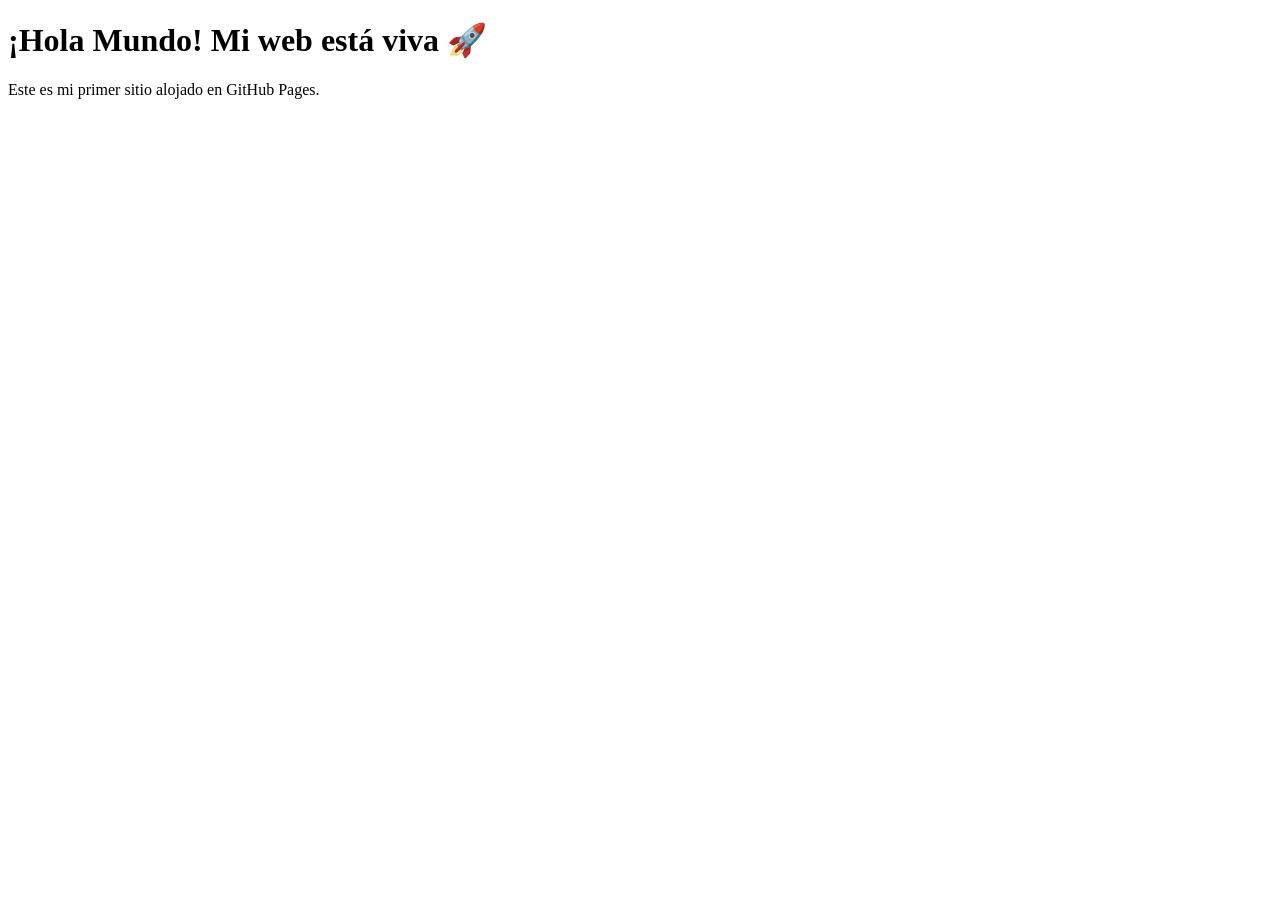
==== index.html @ 3114ba0c "Add initial HTML structure for GitHub Pages site" ====
<!DOCTYPE html>
<html>
<head>
    <title>Mi Web en GitHub</title>
</head>
<body>
    <h1>¡Hola Mundo! Mi web está viva 🚀</h1>
    <p>Este es mi primer sitio alojado en GitHub Pages.</p>
</body>
</html>
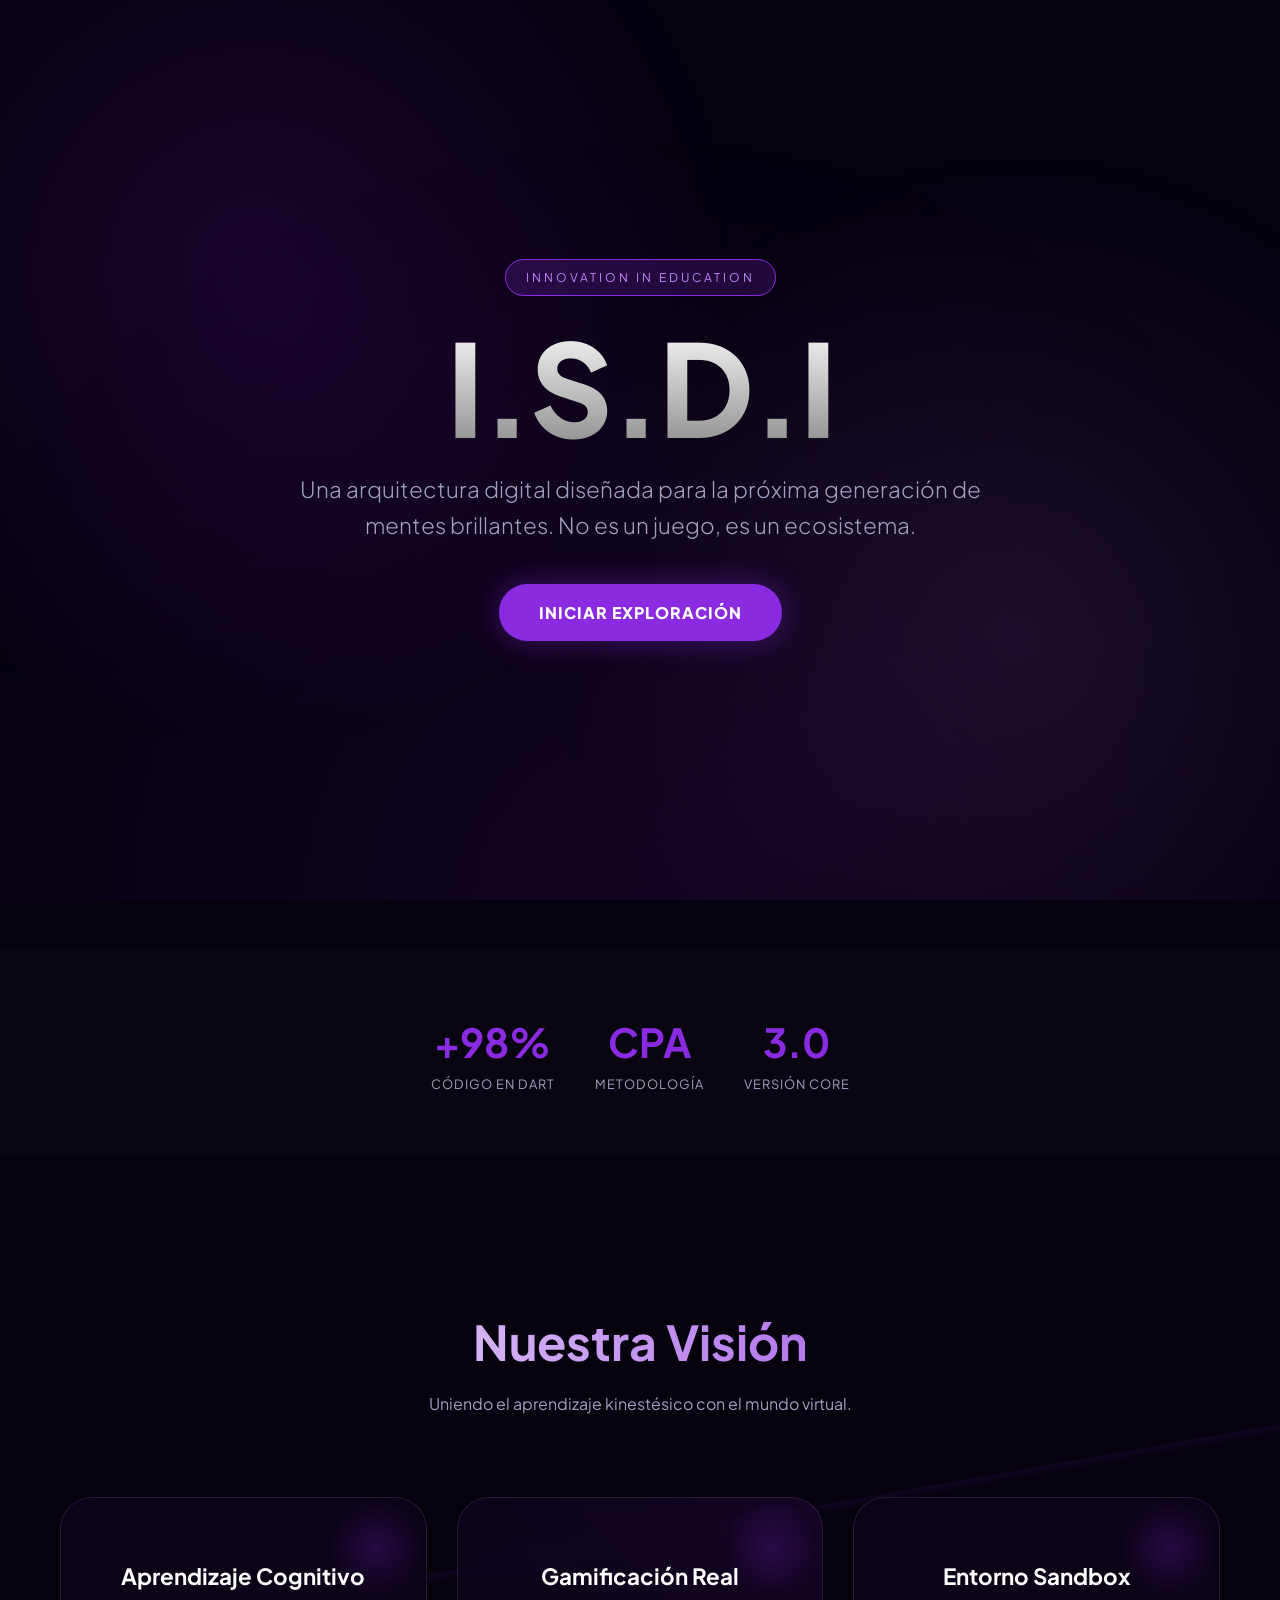
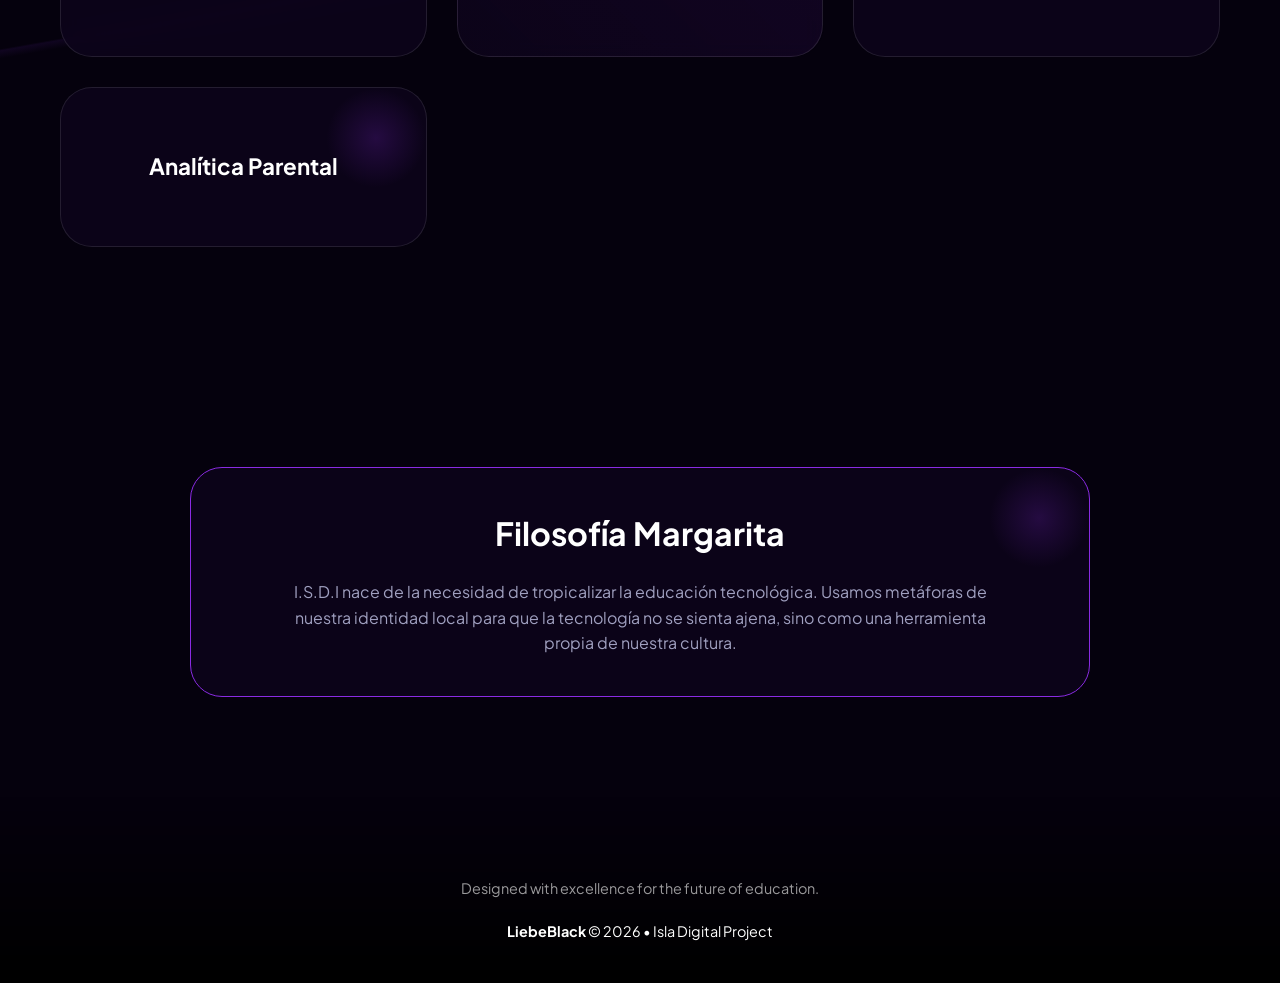
==== commit 5c742fae: "Refactor styles and improve layout in index.html" ====
--- a/index.html
+++ b/index.html
@@ -1,10 +1,369 @@
 <!DOCTYPE html>
-<html>
+<html lang="es">
 <head>
-    <title>Mi Web en GitHub</title>
+    <meta charset="UTF-8">
+    <meta name="viewport" content="width=device-width, initial-scale=1.0">
+    <title>I.S.D.I | Isla Digital Elite</title>
+    <link href="https://fonts.googleapis.com/css2?family=Plus+Jakarta+Sans:wght@300;400;600;800&display=swap" rel="stylesheet">
+    <style>
+        :root {
+            --primary: #8a2be2;
+            --accent: #c084fc;
+            --bg-dark: #05010d;
+            --bg-card: rgba(15, 5, 30, 0.7);
+            --glass-border: rgba(255, 255, 255, 0.1);
+            --text-main: #ffffff;
+            --text-dim: #a0a0c0;
+        }
+
+        * { margin: 0; padding: 0; box-sizing: border-box; scroll-behavior: smooth; }
+
+        body {
+            font-family: 'Plus Jakarta Sans', sans-serif;
+            background-color: var(--bg-dark);
+            color: var(--text-main);
+            overflow-x: hidden;
+            line-height: 1.6;
+            text-align: center; /* Todo el texto centrado por defecto */
+        }
+
+        /* --- BACKGROUND & BLUR EFFECTS --- */
+        .glow-mesh {
+            position: fixed;
+            top: 0; left: 0; width: 100%; height: 100%;
+            z-index: -1;
+            background: 
+                radial-gradient(circle at 20% 30%, rgba(138, 43, 226, 0.15) 0%, transparent 40%),
+                radial-gradient(circle at 80% 70%, rgba(192, 132, 252, 0.1) 0%, transparent 40%);
+        }
+
+        /* --- DIAGONAL SEPARATOR --- */
+        .diagonal-bg {
+            position: relative;
+            padding: 100px 0;
+            background: linear-gradient(170deg, var(--bg-dark) 45%, #100520 45.2%, var(--bg-dark) 46%);
+        }
+
+        /* --- ANIMATIONS --- */
+        .reveal {
+            opacity: 0;
+            transform: translateY(50px);
+            transition: all 0.8s cubic-bezier(0.17, 0.55, 0.55, 1);
+        }
+
+        .reveal.active {
+            opacity: 1;
+            transform: translateY(0);
+        }
+
+        /* --- HEADER --- */
+        header {
+            min-height: 100vh;
+            display: flex;
+            flex-direction: column;
+            justify-content: center;
+            align-items: center;
+            padding: 40px 20px;
+            background: radial-gradient(circle at bottom, rgba(138, 43, 226, 0.1), transparent 70%);
+        }
+
+        .badge {
+            background: rgba(138, 43, 226, 0.2);
+            padding: 8px 20px;
+            border-radius: 50px;
+            font-size: 0.75rem;
+            letter-spacing: 3px;
+            text-transform: uppercase;
+            border: 1px solid var(--primary);
+            margin-bottom: 20px;
+            color: var(--accent);
+            animation: fadeIn 1s ease;
+        }
+
+        h1 {
+            font-size: clamp(3.5rem, 12vw, 8rem);
+            font-weight: 800;
+            letter-spacing: -3px;
+            background: linear-gradient(to bottom, #fff, #888);
+            -webkit-background-clip: text;
+            -webkit-text-fill-color: transparent;
+            margin-bottom: 15px;
+            line-height: 1.1;
+        }
+
+        .hero-desc {
+            font-size: clamp(1rem, 4vw, 1.4rem);
+            color: var(--text-dim);
+            max-width: 700px;
+            font-weight: 300;
+            margin: 0 auto;
+        }
+
+        /* --- SECTIONS --- */
+        .section-title {
+            margin-bottom: 60px;
+            padding: 0 20px;
+        }
+
+        .section-title h2 {
+            font-size: clamp(2rem, 6vw, 3rem);
+            background: linear-gradient(90deg, var(--text-main), var(--primary));
+            -webkit-background-clip: text;
+            -webkit-text-fill-color: transparent;
+            margin-bottom: 10px;
+        }
+
+        /* --- CARDS & GRID --- */
+        .grid-container {
+            max-width: 1200px;
+            margin: 0 auto;
+            padding: 20px;
+            display: grid;
+            /* Mejorado para móviles: baja a 280px para evitar desbordes en pantallas pequeñas */
+            grid-template-columns: repeat(auto-fit, minmax(280px, 1fr));
+            gap: 30px;
+        }
+
+        .bento-card {
+            background: var(--bg-card);
+            border: 1px solid var(--glass-border);
+            border-radius: 32px;
+            padding: 40px 30px;
+            backdrop-filter: blur(10px);
+            transition: 0.4s cubic-bezier(0.17, 0.55, 0.55, 1);
+            position: relative;
+            overflow: hidden;
+            cursor: pointer;
+            display: flex;
+            flex-direction: column;
+            justify-content: center;
+            align-items: center;
+            min-height: 160px; /* Altura base para mantener los títulos bien distribuidos */
+        }
+
+        .bento-card:hover {
+            border-color: var(--primary);
+            box-shadow: 0 15px 35px rgba(0,0,0,0.5);
+        }
+
+        .bento-card::after {
+            content: "";
+            position: absolute;
+            top: 0; right: 0; width: 100px; height: 100px;
+            background: radial-gradient(circle, rgba(138, 43, 226, 0.2), transparent 70%);
+            pointer-events: none;
+        }
+
+        /* Estilos del título inicial */
+        .bento-card h3 {
+            margin: 0;
+            font-size: 1.4rem;
+            transition: all 0.4s ease;
+            position: relative;
+            z-index: 2;
+        }
+
+        /* --- LÓGICA DE EXPANSIÓN (ACORDEÓN ELEGANTE) --- */
+        .card-content {
+            display: grid;
+            grid-template-rows: 0fr;
+            transition: grid-template-rows 0.5s cubic-bezier(0.4, 0, 0.2, 1);
+            width: 100%;
+        }
+
+        .card-inner {
+            overflow: hidden;
+            opacity: 0;
+            transform: translateY(-10px);
+            transition: all 0.4s ease;
+        }
+
+        .icon-box {
+            font-size: 2.5rem;
+            margin: 20px 0 15px 0;
+            display: block;
+        }
+
+        .card-inner p {
+            font-size: 0.95rem;
+            color: var(--text-dim);
+            line-height: 1.7;
+        }
+
+        /* Estado Activo (Cuando se toca) */
+        .bento-card.expanded {
+            border-color: var(--accent);
+            background: rgba(30, 10, 50, 0.8);
+            transform: scale(1.02);
+        }
+
+        .bento-card.expanded h3 {
+            color: var(--accent);
+            transform: scale(1.05);
+        }
+
+        .bento-card.expanded .card-content {
+            grid-template-rows: 1fr;
+        }
+
+        .bento-card.expanded .card-inner {
+            opacity: 1;
+            transform: translateY(0);
+            transition-delay: 0.1s; /* Espera un poco a que abra para mostrar el texto */
+            padding-bottom: 10px;
+        }
+
+        /* --- STATS BAR --- */
+        .stats-bar {
+            display: flex;
+            flex-wrap: wrap; /* Permite que se acomoden en móviles */
+            justify-content: center;
+            gap: 40px;
+            padding: 60px 20px;
+            background: rgba(255,255,255,0.02);
+            margin: 50px 0;
+            border-y: 1px solid var(--glass-border);
+        }
+
+        .stat-item h4 { font-size: clamp(2rem, 5vw, 2.5rem); color: var(--primary); }
+        .stat-item p { font-size: 0.8rem; text-transform: uppercase; color: var(--text-dim); letter-spacing: 1px; }
+
+        /* --- FOOTER & CTAS --- */
+        .cta-main {
+            padding: 16px 40px;
+            background: var(--primary);
+            color: white;
+            text-decoration: none;
+            border-radius: 100px;
+            font-weight: 800;
+            display: inline-block;
+            transition: 0.3s;
+            box-shadow: 0 0 30px rgba(138, 43, 226, 0.4);
+            letter-spacing: 1px;
+        }
+
+        .cta-main:hover { transform: scale(1.05); box-shadow: 0 0 50px var(--primary); }
+
+        footer {
+            padding: 80px 20px 40px;
+            background: linear-gradient(to top, #000, transparent);
+        }
+
+        @keyframes fadeIn { from { opacity: 0; } to { opacity: 1; } }
+    </style>
 </head>
 <body>
-    <h1>¡Hola Mundo! Mi web está viva 🚀</h1>
-    <p>Este es mi primer sitio alojado en GitHub Pages.</p>
+
+    <div class="glow-mesh"></div>
+
+    <header>
+        <span class="badge">Innovation in Education</span>
+        <h1>I.S.D.I</h1>
+        <p class="hero-desc">Una arquitectura digital diseñada para la próxima generación de mentes brillantes. No es un juego, es un ecosistema.</p>
+        <div style="margin-top: 40px;">
+            <a href="#vision" class="cta-main">INICIAR EXPLORACIÓN</a>
+        </div>
+    </header>
+
+    <section class="stats-bar reveal">
+        <div class="stat-item"><h4>+98%</h4><p>Código en Dart</p></div>
+        <div class="stat-item"><h4>CPA</h4><p>Metodología</p></div>
+        <div class="stat-item"><h4>3.0</h4><p>Versión Core</p></div>
+    </section>
+
+    <div class="diagonal-bg">
+        <section id="vision" class="container">
+            <div class="section-title reveal">
+                <h2>Nuestra Visión</h2>
+                <p style="color: var(--text-dim);">Uniendo el aprendizaje kinestésico con el mundo virtual.</p>
+            </div>
+
+            <div class="grid-container">
+                <div class="bento-card reveal interactive-card">
+                    <h3>Aprendizaje Cognitivo</h3>
+                    <div class="card-content">
+                        <div class="card-inner">
+                            <span class="icon-box">🧩</span>
+                            <p>Utilizamos el modelo Bruner (CPA) para asegurar que el niño comprenda el concepto antes de interactuar con el código. El aprendizaje es sólido y estructurado.</p>
+                        </div>
+                    </div>
+                </div>
+
+                <div class="bento-card reveal interactive-card" style="background: linear-gradient(45deg, var(--bg-card), rgba(138, 43, 226, 0.1));">
+                    <h3>Gamificación Real</h3>
+                    <div class="card-content">
+                        <div class="card-inner">
+                            <span class="icon-box">🚀</span>
+                            <p>No usamos puntos vacíos. Cada logro en I.S.D.I desbloquea nuevas capacidades de "Ciudadanía Digital", empoderando al usuario.</p>
+                        </div>
+                    </div>
+                </div>
+
+                <div class="bento-card reveal interactive-card">
+                    <h3>Entorno Sandbox</h3>
+                    <div class="card-content">
+                        <div class="card-inner">
+                            <span class="icon-box">🛡️</span>
+                            <p>Un laboratorio seguro donde el error es parte del proceso. Sin riesgos externos, solo exploración pura en la Isla Digital.</p>
+                        </div>
+                    </div>
+                </div>
+
+                <div class="bento-card reveal interactive-card">
+                    <h3>Analítica Parental</h3>
+                    <div class="card-content">
+                        <div class="card-inner">
+                            <span class="icon-box">📈</span>
+                            <p>Reportes generados por IA que identifican talentos tempranos en lógica, arte o resolución de problemas.</p>
+                        </div>
+                    </div>
+                </div>
+            </div>
+        </section>
+    </div>
+
+    <section class="reveal" style="padding: 100px 20px;">
+        <div class="bento-card" style="max-width: 900px; margin: 0 auto; border-color: var(--primary); cursor: default; min-height: auto;">
+            <h3 style="font-size: clamp(1.5rem, 4vw, 2rem); margin-bottom: 20px; color: var(--text-main);">Filosofía Margarita</h3>
+            <p style="color: var(--text-dim); max-width: 700px; margin: 0 auto;">I.S.D.I nace de la necesidad de tropicalizar la educación tecnológica. Usamos metáforas de nuestra identidad local para que la tecnología no se sienta ajena, sino como una herramienta propia de nuestra cultura.</p>
+        </div>
+    </section>
+
+    <footer>
+        <p style="margin-bottom: 20px; opacity: 0.6; font-size: 0.9rem;">Designed with excellence for the future of education.</p>
+        <p style="font-size: 0.9rem;"><strong>LiebeBlack</strong> &copy; 2026 • Isla Digital Project</p>
+    </footer>
+
+    <script>
+        // Lógica de Scroll Reveal
+        function reveal() {
+            var reveals = document.querySelectorAll(".reveal");
+            for (var i = 0; i < reveals.length; i++) {
+                var windowHeight = window.innerHeight;
+                var elementTop = reveals[i].getBoundingClientRect().top;
+                var elementVisible = 100;
+                if (elementTop < windowHeight - elementVisible) {
+                    reveals[i].classList.add("active");
+                }
+            }
+        }
+        window.addEventListener("scroll", reveal);
+        reveal(); // Ejecutar al inicio
+
+        // Lógica para Expandir/Contraer las Tarjetas
+        const cards = document.querySelectorAll('.interactive-card');
+        
+        cards.forEach(card => {
+            card.addEventListener('click', () => {
+                // Alternar la clase 'expanded' en la tarjeta tocada
+                card.classList.toggle('expanded');
+                
+                // Opcional: Si quieres que al abrir una se cierren las demás, descomenta las siguientes 3 líneas:
+                // cards.forEach(c => {
+                //     if(c !== card) c.classList.remove('expanded');
+                // });
+            });
+        });
+    </script>
 </body>
 </html>
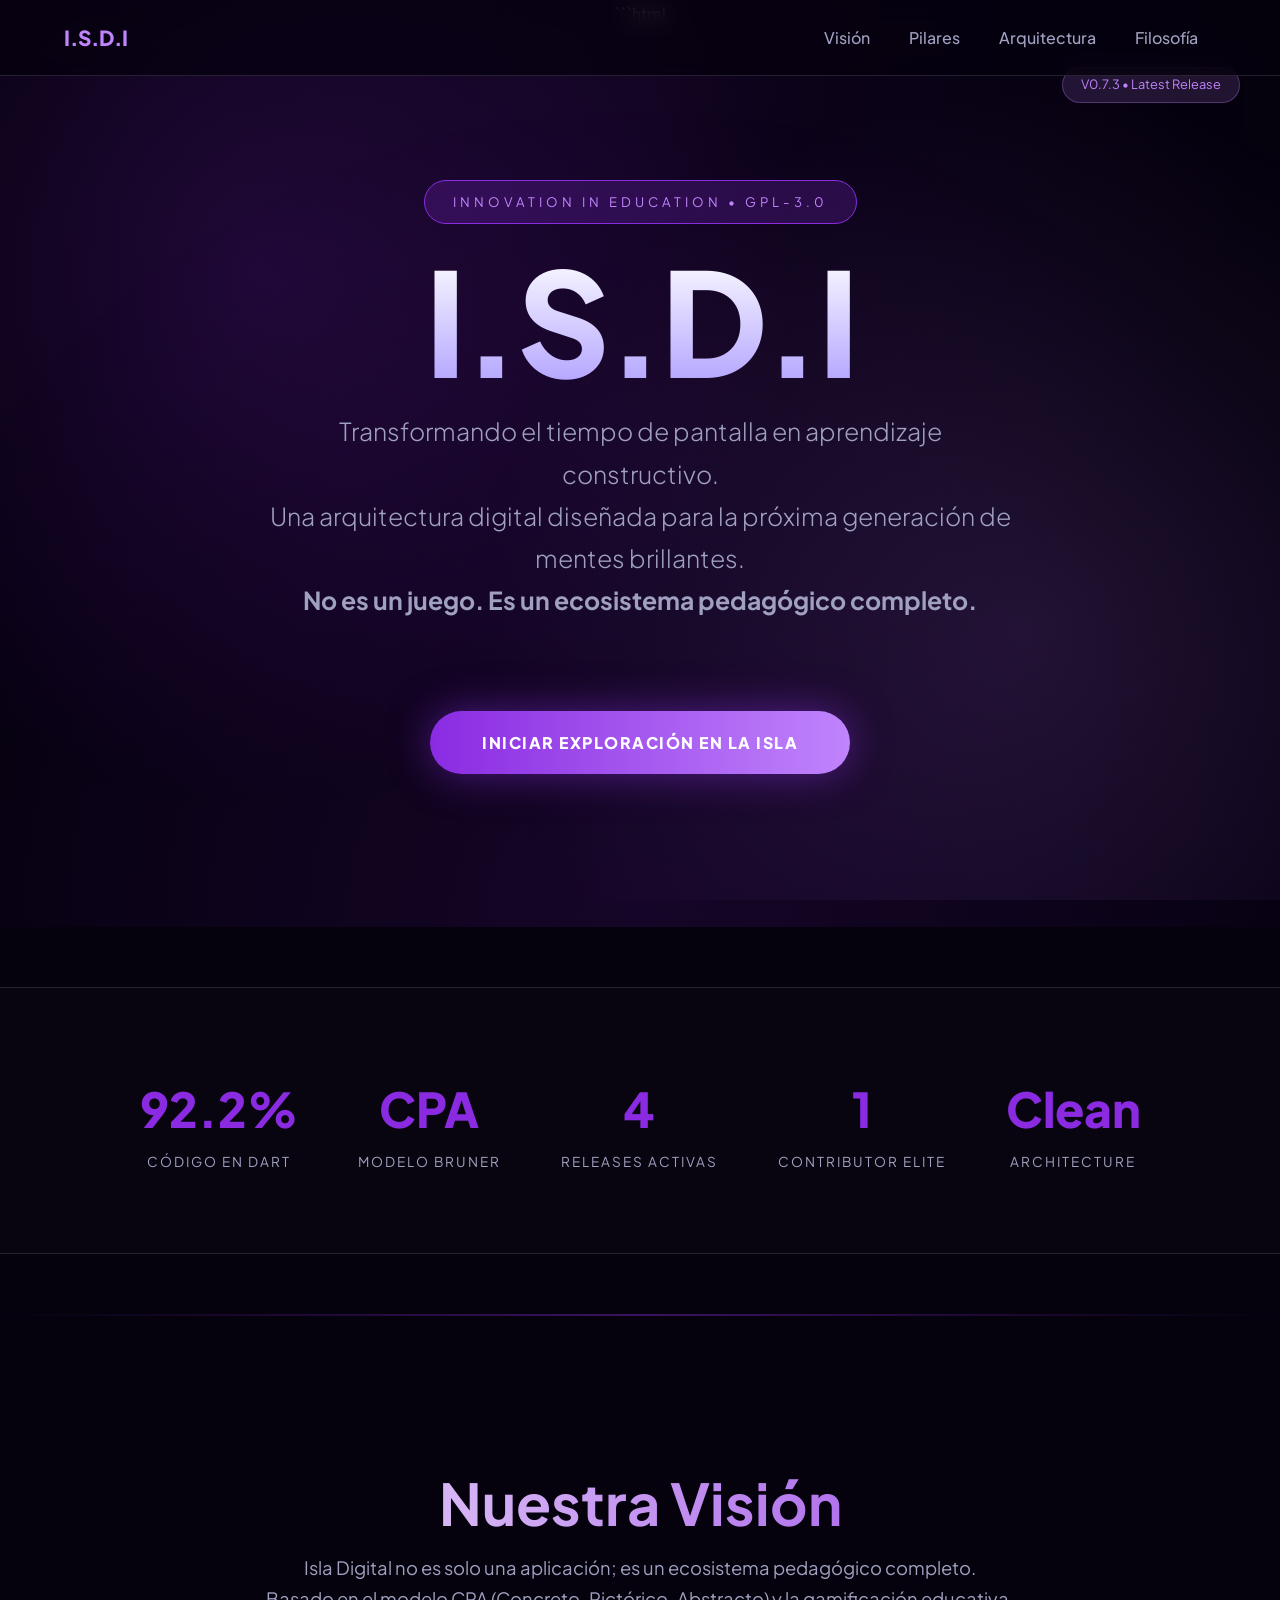
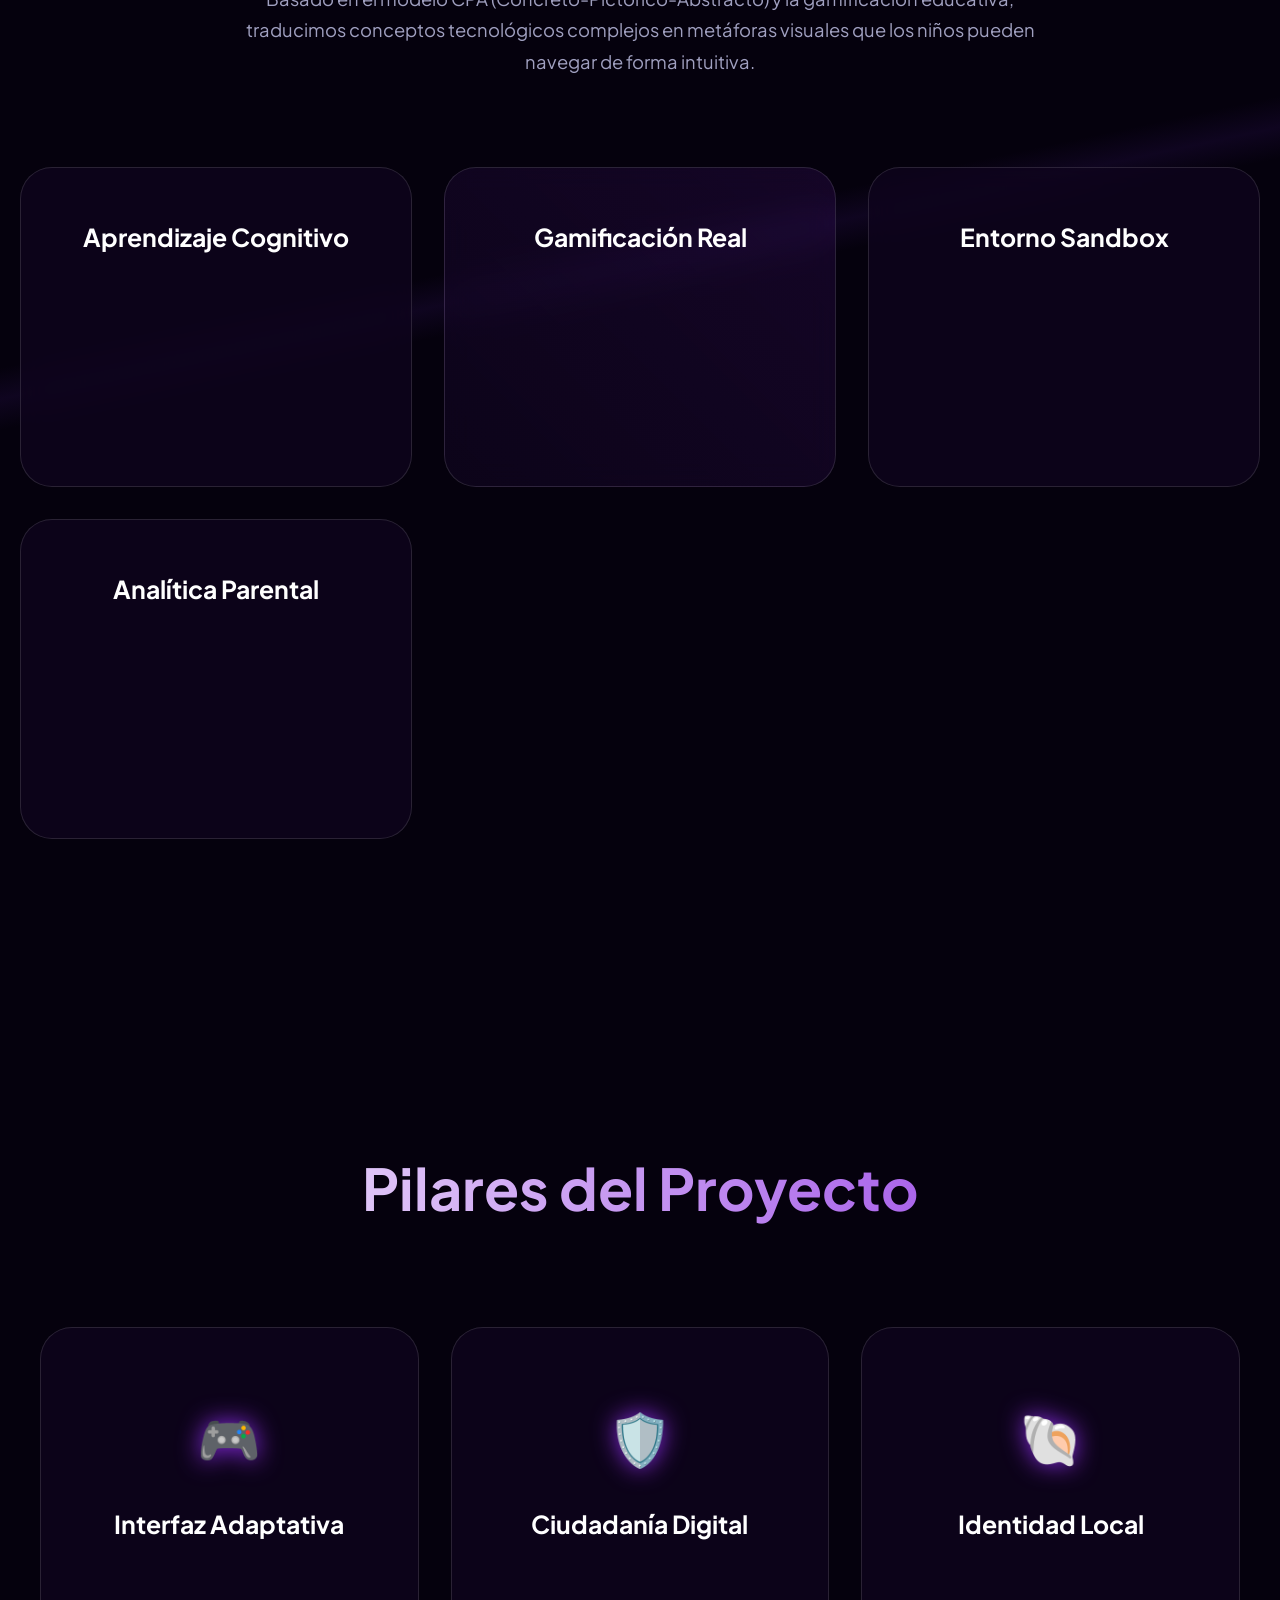
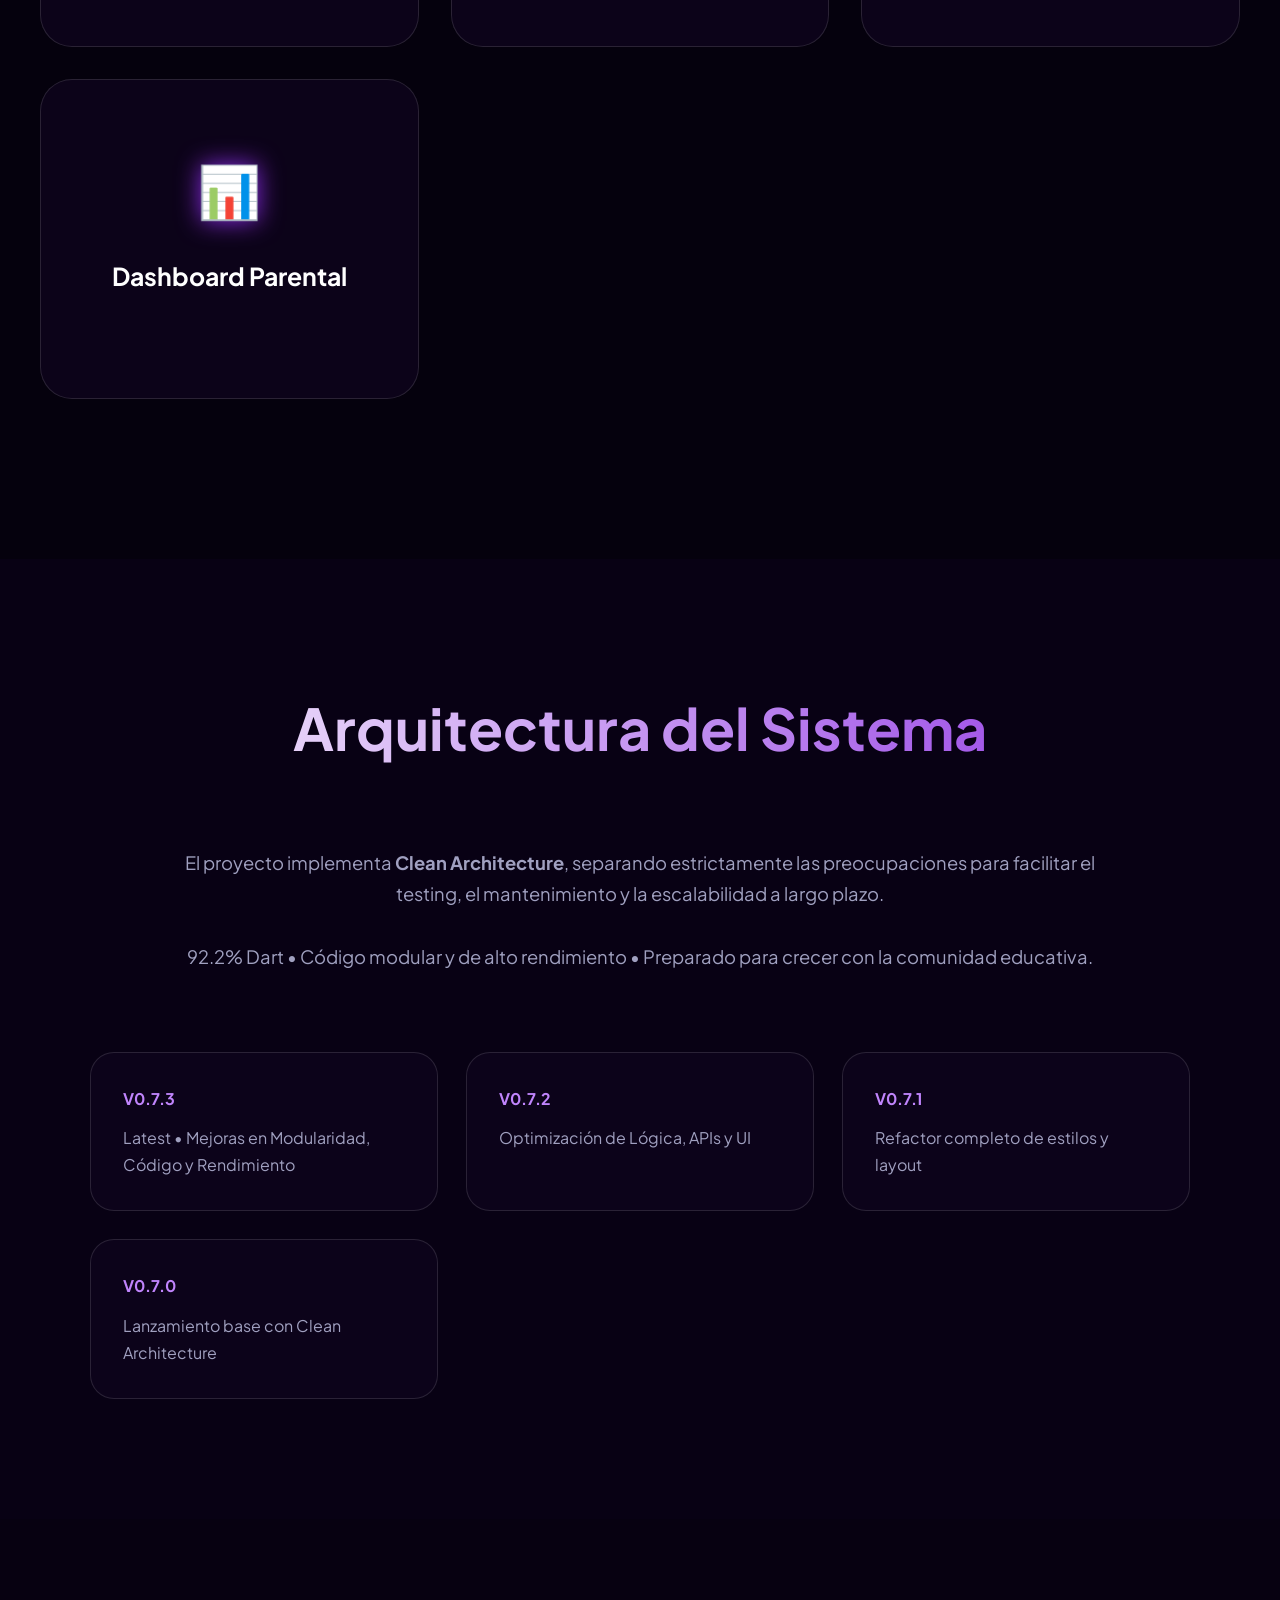
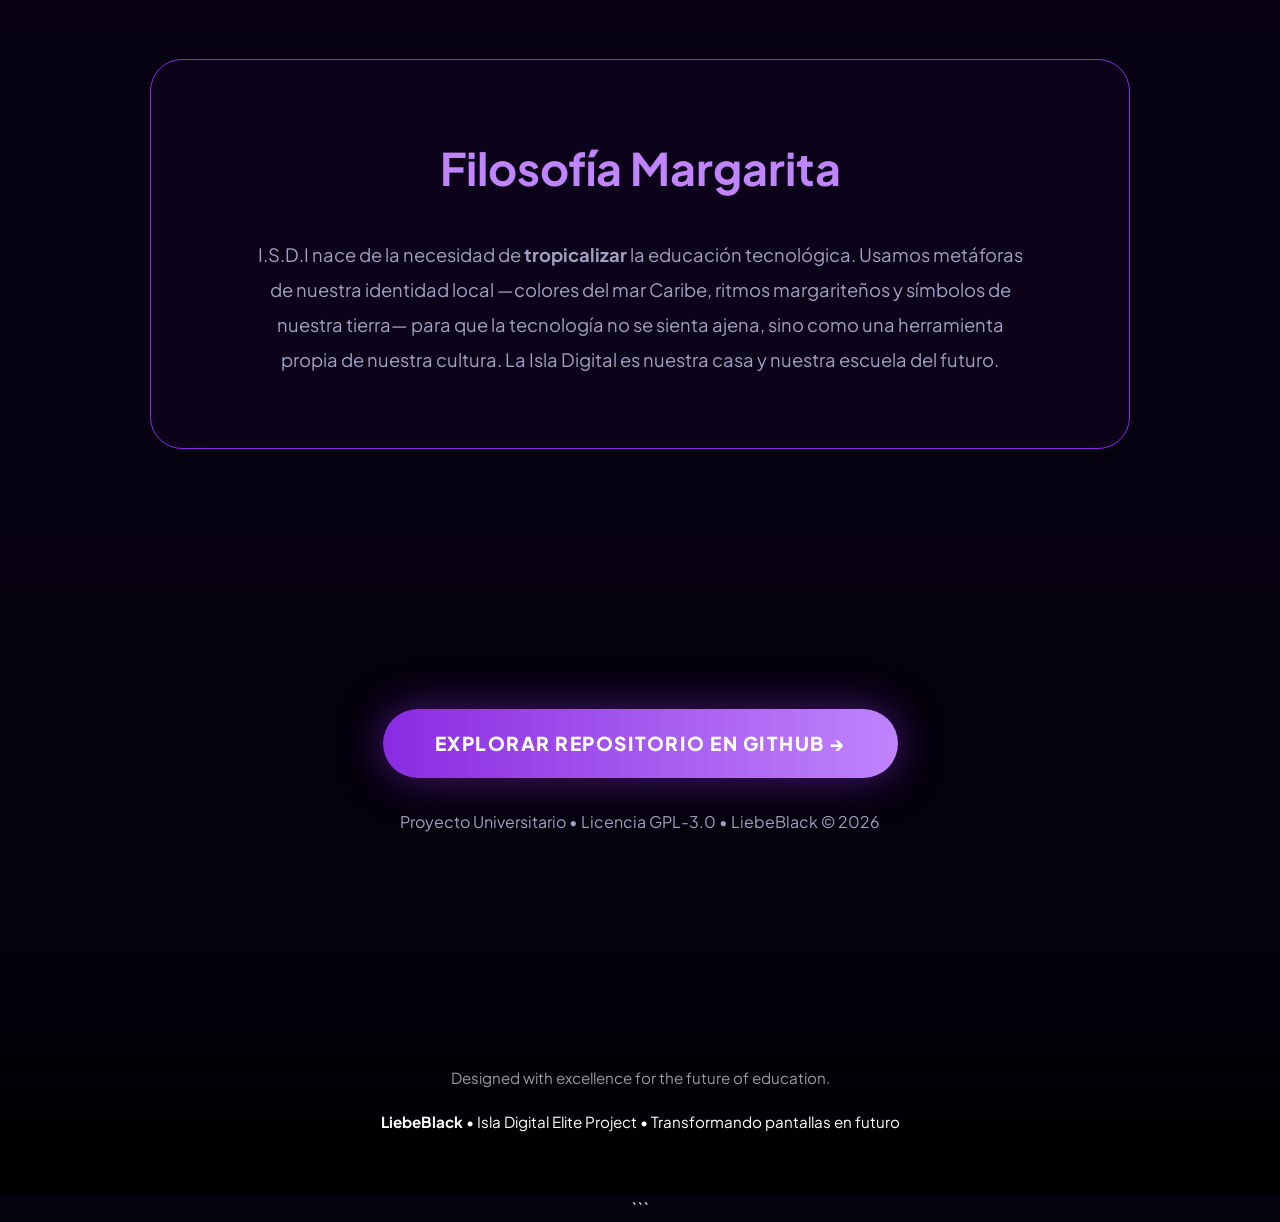
==== commit c1f1ebbc: "Enhance styles and content in index.html Updated styles and content in index.html for improved aesth" ====
--- a/index.html
+++ b/index.html
@@ -1,3 +1,4 @@
+```html
 <!DOCTYPE html>
 <html lang="es">
 <head>
@@ -10,8 +11,8 @@
             --primary: #8a2be2;
             --accent: #c084fc;
             --bg-dark: #05010d;
-            --bg-card: rgba(15, 5, 30, 0.7);
-            --glass-border: rgba(255, 255, 255, 0.1);
+            --bg-card: rgba(15, 5, 30, 0.75);
+            --glass-border: rgba(255, 255, 255, 0.12);
             --text-main: #ffffff;
             --text-dim: #a0a0c0;
         }
@@ -23,40 +24,55 @@
             background-color: var(--bg-dark);
             color: var(--text-main);
             overflow-x: hidden;
-            line-height: 1.6;
-            text-align: center; /* Todo el texto centrado por defecto */
-        }
-
-        /* --- BACKGROUND & BLUR EFFECTS --- */
+            line-height: 1.7;
+            text-align: center;
+        }
+
+        /* FONDO DINÁMICO MORADO OSCURO QUE TE GUSTA */
         .glow-mesh {
             position: fixed;
             top: 0; left: 0; width: 100%; height: 100%;
             z-index: -1;
             background: 
-                radial-gradient(circle at 20% 30%, rgba(138, 43, 226, 0.15) 0%, transparent 40%),
-                radial-gradient(circle at 80% 70%, rgba(192, 132, 252, 0.1) 0%, transparent 40%);
-        }
-
-        /* --- DIAGONAL SEPARATOR --- */
+                radial-gradient(circle at 20% 30%, rgba(138, 43, 226, 0.18) 0%, transparent 45%),
+                radial-gradient(circle at 80% 70%, rgba(192, 132, 252, 0.13) 0%, transparent 45%),
+                radial-gradient(circle at 50% 10%, rgba(138, 43, 226, 0.08) 0%, transparent 60%);
+            animation: meshPulse 25s ease infinite alternate;
+        }
+
+        @keyframes meshPulse {
+            0%   { opacity: 0.85; transform: scale(1); }
+            100% { opacity: 1; transform: scale(1.03); }
+        }
+
+        /* SEPARADOR DIAGONAL MEJORADO */
         .diagonal-bg {
             position: relative;
-            padding: 100px 0;
-            background: linear-gradient(170deg, var(--bg-dark) 45%, #100520 45.2%, var(--bg-dark) 46%);
-        }
-
-        /* --- ANIMATIONS --- */
+            padding: 140px 0;
+            background: linear-gradient(168deg, var(--bg-dark) 42%, #0f0520 44%, var(--bg-dark) 46%);
+            overflow: hidden;
+        }
+
+        .diagonal-bg::before {
+            content: "";
+            position: absolute;
+            top: 0; left: 0; right: 0; height: 2px;
+            background: linear-gradient(90deg, transparent, var(--primary), transparent);
+            opacity: 0.4;
+        }
+
+        /* ANIMACIONES MÁS SUAVES Y PROFUNDAS */
         .reveal {
             opacity: 0;
-            transform: translateY(50px);
-            transition: all 0.8s cubic-bezier(0.17, 0.55, 0.55, 1);
-        }
-
+            transform: translateY(70px);
+            transition: all 1s cubic-bezier(0.23, 1, 0.32, 1);
+        }
         .reveal.active {
             opacity: 1;
             transform: translateY(0);
         }
 
-        /* --- HEADER --- */
+        /* HEADER MÁS IMPACTANTE */
         header {
             min-height: 100vh;
             display: flex;
@@ -64,257 +80,336 @@
             justify-content: center;
             align-items: center;
             padding: 40px 20px;
-            background: radial-gradient(circle at bottom, rgba(138, 43, 226, 0.1), transparent 70%);
+            background: radial-gradient(circle at bottom, rgba(138, 43, 226, 0.13), transparent 75%);
+            position: relative;
         }
 
         .badge {
-            background: rgba(138, 43, 226, 0.2);
-            padding: 8px 20px;
+            background: rgba(138, 43, 226, 0.22);
+            padding: 10px 28px;
             border-radius: 50px;
-            font-size: 0.75rem;
-            letter-spacing: 3px;
+            font-size: 0.82rem;
+            letter-spacing: 4px;
             text-transform: uppercase;
             border: 1px solid var(--primary);
-            margin-bottom: 20px;
+            margin-bottom: 24px;
             color: var(--accent);
-            animation: fadeIn 1s ease;
+            animation: badgeFloat 4s ease infinite;
+        }
+
+        @keyframes badgeFloat {
+            0%, 100% { transform: translateY(0); }
+            50% { transform: translateY(-8px); }
         }
 
         h1 {
-            font-size: clamp(3.5rem, 12vw, 8rem);
+            font-size: clamp(4rem, 13vw, 9rem);
             font-weight: 800;
-            letter-spacing: -3px;
-            background: linear-gradient(to bottom, #fff, #888);
+            letter-spacing: -4px;
+            background: linear-gradient(180deg, #fff, #b0a0ff);
             -webkit-background-clip: text;
             -webkit-text-fill-color: transparent;
-            margin-bottom: 15px;
-            line-height: 1.1;
-        }
-
-        .hero-desc {
-            font-size: clamp(1rem, 4vw, 1.4rem);
+            margin-bottom: 18px;
+            line-height: 1;
+        }
+
+        .hero-subtitle {
+            font-size: clamp(1.1rem, 4.5vw, 1.55rem);
             color: var(--text-dim);
-            max-width: 700px;
+            max-width: 760px;
             font-weight: 300;
-            margin: 0 auto;
-        }
-
-        /* --- SECTIONS --- */
+            margin: 0 auto 40px;
+        }
+
+        .version-tag {
+            position: absolute;
+            top: 40px;
+            right: 40px;
+            background: rgba(192, 132, 252, 0.15);
+            color: var(--accent);
+            padding: 6px 18px;
+            border-radius: 30px;
+            font-size: 0.8rem;
+            border: 1px solid rgba(192, 132, 252, 0.3);
+        }
+
+        /* NAV MEJORADO */
+        nav {
+            position: fixed;
+            top: 0;
+            left: 0;
+            right: 0;
+            z-index: 1000;
+            padding: 20px 5%;
+            display: flex;
+            justify-content: space-between;
+            align-items: center;
+            background: rgba(5, 1, 13, 0.7);
+            backdrop-filter: blur(12px);
+            border-bottom: 1px solid var(--glass-border);
+        }
+        nav a {
+            color: var(--text-dim);
+            text-decoration: none;
+            font-weight: 500;
+            margin: 0 18px;
+            transition: color 0.3s;
+        }
+        nav a:hover { color: var(--accent); }
+
+        /* SECCIONES */
         .section-title {
-            margin-bottom: 60px;
-            padding: 0 20px;
-        }
-
+            margin-bottom: 70px;
+        }
         .section-title h2 {
-            font-size: clamp(2rem, 6vw, 3rem);
+            font-size: clamp(2.4rem, 7vw, 3.6rem);
             background: linear-gradient(90deg, var(--text-main), var(--primary));
             -webkit-background-clip: text;
             -webkit-text-fill-color: transparent;
-            margin-bottom: 10px;
-        }
-
-        /* --- CARDS & GRID --- */
+        }
+
+        /* GRID BENTO MEJORADO */
         .grid-container {
-            max-width: 1200px;
+            max-width: 1280px;
             margin: 0 auto;
             padding: 20px;
             display: grid;
-            /* Mejorado para móviles: baja a 280px para evitar desbordes en pantallas pequeñas */
-            grid-template-columns: repeat(auto-fit, minmax(280px, 1fr));
-            gap: 30px;
+            grid-template-columns: repeat(auto-fit, minmax(310px, 1fr));
+            gap: 32px;
         }
 
         .bento-card {
             background: var(--bg-card);
             border: 1px solid var(--glass-border);
             border-radius: 32px;
-            padding: 40px 30px;
-            backdrop-filter: blur(10px);
-            transition: 0.4s cubic-bezier(0.17, 0.55, 0.55, 1);
+            padding: 48px 32px;
+            backdrop-filter: blur(14px);
+            transition: all 0.5s cubic-bezier(0.23, 1, 0.32, 1);
             position: relative;
             overflow: hidden;
             cursor: pointer;
             display: flex;
             flex-direction: column;
-            justify-content: center;
             align-items: center;
-            min-height: 160px; /* Altura base para mantener los títulos bien distribuidos */
+            min-height: 320px;
         }
 
         .bento-card:hover {
-            border-color: var(--primary);
-            box-shadow: 0 15px 35px rgba(0,0,0,0.5);
+            border-color: var(--accent);
+            box-shadow: 0 25px 60px rgba(138, 43, 226, 0.25);
+            transform: translateY(-12px) scale(1.03);
         }
 
         .bento-card::after {
             content: "";
             position: absolute;
-            top: 0; right: 0; width: 100px; height: 100px;
-            background: radial-gradient(circle, rgba(138, 43, 226, 0.2), transparent 70%);
+            top: -50%; right: -50%;
+            width: 200px; height: 200px;
+            background: radial-gradient(circle, rgba(192, 132, 252, 0.18), transparent 70%);
             pointer-events: none;
-        }
-
-        /* Estilos del título inicial */
+            transition: all 0.6s;
+        }
+
+        .bento-card:hover::after {
+            top: 20%; right: 20%;
+        }
+
         .bento-card h3 {
-            margin: 0;
-            font-size: 1.4rem;
-            transition: all 0.4s ease;
-            position: relative;
-            z-index: 2;
-        }
-
-        /* --- LÓGICA DE EXPANSIÓN (ACORDEÓN ELEGANTE) --- */
+            font-size: 1.55rem;
+            margin-bottom: 18px;
+            transition: all 0.4s;
+        }
+
+        .icon-box {
+            font-size: 3.2rem;
+            margin: 18px 0 22px;
+            filter: drop-shadow(0 0 12px var(--primary));
+        }
+
+        /* EXPANSIÓN DE TARJETAS */
         .card-content {
             display: grid;
             grid-template-rows: 0fr;
-            transition: grid-template-rows 0.5s cubic-bezier(0.4, 0, 0.2, 1);
+            transition: grid-template-rows 0.6s cubic-bezier(0.4, 0, 0.2, 1);
             width: 100%;
         }
-
         .card-inner {
             overflow: hidden;
             opacity: 0;
-            transform: translateY(-10px);
-            transition: all 0.4s ease;
-        }
-
-        .icon-box {
-            font-size: 2.5rem;
-            margin: 20px 0 15px 0;
-            display: block;
-        }
-
-        .card-inner p {
-            font-size: 0.95rem;
-            color: var(--text-dim);
-            line-height: 1.7;
-        }
-
-        /* Estado Activo (Cuando se toca) */
-        .bento-card.expanded {
-            border-color: var(--accent);
-            background: rgba(30, 10, 50, 0.8);
-            transform: scale(1.02);
-        }
-
-        .bento-card.expanded h3 {
-            color: var(--accent);
-            transform: scale(1.05);
-        }
-
-        .bento-card.expanded .card-content {
-            grid-template-rows: 1fr;
-        }
-
+            transform: translateY(-15px);
+            transition: all 0.5s ease;
+        }
+        .bento-card.expanded .card-content { grid-template-rows: 1fr; }
         .bento-card.expanded .card-inner {
             opacity: 1;
             transform: translateY(0);
-            transition-delay: 0.1s; /* Espera un poco a que abra para mostrar el texto */
-            padding-bottom: 10px;
-        }
-
-        /* --- STATS BAR --- */
+            padding-top: 16px;
+        }
+        .bento-card.expanded h3 {
+            color: var(--accent);
+            transform: scale(1.06);
+        }
+
+        /* STATS BAR MEJORADO */
         .stats-bar {
             display: flex;
-            flex-wrap: wrap; /* Permite que se acomoden en móviles */
+            flex-wrap: wrap;
             justify-content: center;
-            gap: 40px;
-            padding: 60px 20px;
-            background: rgba(255,255,255,0.02);
-            margin: 50px 0;
-            border-y: 1px solid var(--glass-border);
-        }
-
-        .stat-item h4 { font-size: clamp(2rem, 5vw, 2.5rem); color: var(--primary); }
-        .stat-item p { font-size: 0.8rem; text-transform: uppercase; color: var(--text-dim); letter-spacing: 1px; }
-
-        /* --- FOOTER & CTAS --- */
+            gap: 60px;
+            padding: 80px 20px;
+            background: rgba(255,255,255,0.015);
+            margin: 60px 0;
+            border-top: 1px solid var(--glass-border);
+            border-bottom: 1px solid var(--glass-border);
+        }
+        .stat-item h4 {
+            font-size: clamp(2.2rem, 6vw, 3rem);
+            color: var(--primary);
+            font-weight: 800;
+        }
+        .stat-item p {
+            font-size: 0.85rem;
+            text-transform: uppercase;
+            letter-spacing: 2px;
+            color: var(--text-dim);
+        }
+
+        /* NUEVAS SECCIONES */
+        .architecture {
+            background: rgba(10, 3, 25, 0.6);
+            padding: 120px 20px;
+        }
+
+        .release-grid {
+            display: grid;
+            grid-template-columns: repeat(auto-fit, minmax(260px, 1fr));
+            gap: 28px;
+            max-width: 1100px;
+            margin: 0 auto;
+        }
+
+        .release-card {
+            background: var(--bg-card);
+            border: 1px solid var(--glass-border);
+            border-radius: 24px;
+            padding: 32px;
+            text-align: left;
+        }
+
         .cta-main {
-            padding: 16px 40px;
-            background: var(--primary);
+            padding: 18px 52px;
+            background: linear-gradient(90deg, var(--primary), var(--accent));
             color: white;
             text-decoration: none;
             border-radius: 100px;
             font-weight: 800;
             display: inline-block;
-            transition: 0.3s;
-            box-shadow: 0 0 30px rgba(138, 43, 226, 0.4);
-            letter-spacing: 1px;
-        }
-
-        .cta-main:hover { transform: scale(1.05); box-shadow: 0 0 50px var(--primary); }
+            transition: all 0.4s;
+            box-shadow: 0 0 40px rgba(138, 43, 226, 0.5);
+            letter-spacing: 1.5px;
+        }
+        .cta-main:hover {
+            transform: scale(1.08);
+            box-shadow: 0 0 70px var(--accent);
+        }
 
         footer {
-            padding: 80px 20px 40px;
-            background: linear-gradient(to top, #000, transparent);
-        }
-
-        @keyframes fadeIn { from { opacity: 0; } to { opacity: 1; } }
+            padding: 110px 20px 60px;
+            background: linear-gradient(to top, #000000, transparent);
+        }
     </style>
 </head>
 <body>
 
     <div class="glow-mesh"></div>
 
+    <!-- NAV -->
+    <nav>
+        <div style="font-weight:800; font-size:1.3rem; color:var(--accent);">I.S.D.I</div>
+        <div>
+            <a href="#vision">Visión</a>
+            <a href="#pilares">Pilares</a>
+            <a href="#arquitectura">Arquitectura</a>
+            <a href="#filosofia">Filosofía</a>
+        </div>
+    </nav>
+
     <header>
-        <span class="badge">Innovation in Education</span>
+        <div class="version-tag">V0.7.3 • Latest Release</div>
+        <span class="badge">Innovation in Education • GPL-3.0</span>
         <h1>I.S.D.I</h1>
-        <p class="hero-desc">Una arquitectura digital diseñada para la próxima generación de mentes brillantes. No es un juego, es un ecosistema.</p>
-        <div style="margin-top: 40px;">
-            <a href="#vision" class="cta-main">INICIAR EXPLORACIÓN</a>
+        <p class="hero-subtitle">
+            Transformando el tiempo de pantalla en aprendizaje constructivo.<br>
+            Una arquitectura digital diseñada para la próxima generación de mentes brillantes.<br>
+            <strong>No es un juego. Es un ecosistema pedagógico completo.</strong>
+        </p>
+        <div style="margin-top: 50px;">
+            <a href="#vision" class="cta-main">INICIAR EXPLORACIÓN EN LA ISLA</a>
         </div>
     </header>
 
+    <!-- STATS BAR -->
     <section class="stats-bar reveal">
-        <div class="stat-item"><h4>+98%</h4><p>Código en Dart</p></div>
-        <div class="stat-item"><h4>CPA</h4><p>Metodología</p></div>
-        <div class="stat-item"><h4>3.0</h4><p>Versión Core</p></div>
+        <div class="stat-item"><h4>92.2%</h4><p>Código en Dart</p></div>
+        <div class="stat-item"><h4>CPA</h4><p>Modelo Bruner</p></div>
+        <div class="stat-item"><h4>4</h4><p>Releases Activas</p></div>
+        <div class="stat-item"><h4>1</h4><p>Contributor Elite</p></div>
+        <div class="stat-item"><h4>Clean</h4><p>Architecture</p></div>
     </section>
 
+    <!-- VISIÓN -->
     <div class="diagonal-bg">
         <section id="vision" class="container">
             <div class="section-title reveal">
                 <h2>Nuestra Visión</h2>
-                <p style="color: var(--text-dim);">Uniendo el aprendizaje kinestésico con el mundo virtual.</p>
+                <p style="color: var(--text-dim); max-width: 820px; margin: 0 auto; font-size: 1.15rem;">
+                    Isla Digital no es solo una aplicación; es un ecosistema pedagógico completo.<br>
+                    Basado en el modelo CPA (Concreto-Pictórico-Abstracto) y la gamificación educativa, 
+                    traducimos conceptos tecnológicos complejos en metáforas visuales que los niños pueden navegar de forma intuitiva.
+                </p>
             </div>
 
             <div class="grid-container">
+                <!-- Card 1 -->
                 <div class="bento-card reveal interactive-card">
                     <h3>Aprendizaje Cognitivo</h3>
                     <div class="card-content">
                         <div class="card-inner">
                             <span class="icon-box">🧩</span>
-                            <p>Utilizamos el modelo Bruner (CPA) para asegurar que el niño comprenda el concepto antes de interactuar con el código. El aprendizaje es sólido y estructurado.</p>
+                            <p>Utilizamos el modelo Bruner (CPA) para asegurar que el niño comprenda el concepto antes de interactuar con el código. El aprendizaje es sólido, estructurado y profundamente significativo.</p>
                         </div>
                     </div>
                 </div>
 
-                <div class="bento-card reveal interactive-card" style="background: linear-gradient(45deg, var(--bg-card), rgba(138, 43, 226, 0.1));">
+                <!-- Card 2 -->
+                <div class="bento-card reveal interactive-card" style="background: linear-gradient(45deg, var(--bg-card), rgba(138, 43, 226, 0.12));">
                     <h3>Gamificación Real</h3>
                     <div class="card-content">
                         <div class="card-inner">
                             <span class="icon-box">🚀</span>
-                            <p>No usamos puntos vacíos. Cada logro en I.S.D.I desbloquea nuevas capacidades de "Ciudadanía Digital", empoderando al usuario.</p>
+                            <p>No usamos puntos vacíos. Cada logro en I.S.D.I desbloquea nuevas capacidades de "Ciudadanía Digital", empoderando al niño con habilidades reales para el mundo conectado.</p>
                         </div>
                     </div>
                 </div>
 
+                <!-- Card 3 -->
                 <div class="bento-card reveal interactive-card">
                     <h3>Entorno Sandbox</h3>
                     <div class="card-content">
                         <div class="card-inner">
                             <span class="icon-box">🛡️</span>
-                            <p>Un laboratorio seguro donde el error es parte del proceso. Sin riesgos externos, solo exploración pura en la Isla Digital.</p>
+                            <p>Un laboratorio seguro donde el error es parte del proceso. Sin riesgos externos, solo exploración pura dentro de la Isla Digital.</p>
                         </div>
                     </div>
                 </div>
 
+                <!-- Card 4 -->
                 <div class="bento-card reveal interactive-card">
                     <h3>Analítica Parental</h3>
                     <div class="card-content">
                         <div class="card-inner">
                             <span class="icon-box">📈</span>
-                            <p>Reportes generados por IA que identifican talentos tempranos en lógica, arte o resolución de problemas.</p>
+                            <p>Reportes generados por IA que identifican talentos tempranos en lógica, arte o resolución de problemas. Control total para las familias.</p>
                         </div>
                     </div>
                 </div>
@@ -322,48 +417,134 @@
         </section>
     </div>
 
-    <section class="reveal" style="padding: 100px 20px;">
-        <div class="bento-card" style="max-width: 900px; margin: 0 auto; border-color: var(--primary); cursor: default; min-height: auto;">
-            <h3 style="font-size: clamp(1.5rem, 4vw, 2rem); margin-bottom: 20px; color: var(--text-main);">Filosofía Margarita</h3>
-            <p style="color: var(--text-dim); max-width: 700px; margin: 0 auto;">I.S.D.I nace de la necesidad de tropicalizar la educación tecnológica. Usamos metáforas de nuestra identidad local para que la tecnología no se sienta ajena, sino como una herramienta propia de nuestra cultura.</p>
+    <!-- PILARES DEL PROYECTO -->
+    <section id="pilares" style="padding: 140px 20px;">
+        <div class="section-title reveal">
+            <h2>Pilares del Proyecto</h2>
+        </div>
+        <div class="grid-container">
+            <div class="bento-card reveal interactive-card">
+                <span class="icon-box">🎮</span>
+                <h3>Interfaz Adaptativa</h3>
+                <div class="card-content">
+                    <div class="card-inner">
+                        <p>Diseñada especialmente para pre-lectores con hitboxes de 80×80 px y navegación 100% iconográfica. Cualquier niño puede explorar sin leer una sola palabra.</p>
+                    </div>
+                </div>
+            </div>
+            <div class="bento-card reveal interactive-card">
+                <span class="icon-box">🛡️</span>
+                <h3>Ciudadanía Digital</h3>
+                <div class="card-content">
+                    <div class="card-inner">
+                        <p>Módulos completos de simulación de chat seguro, protocolos de emergencia y criterios claros de navegación web. Formamos ciudadanos digitales responsables desde el primer día.</p>
+                    </div>
+                </div>
+            </div>
+            <div class="bento-card reveal interactive-card">
+                <span class="icon-box">🐚</span>
+                <h3>Identidad Local</h3>
+                <div class="card-content">
+                    <div class="card-inner">
+                        <p>Estética inspirada en la iconografía, colores y ritmos de la Isla de Margarita. La tecnología deja de sentirse ajena y se convierte en parte de nuestra propia cultura.</p>
+                    </div>
+                </div>
+            </div>
+            <div class="bento-card reveal interactive-card">
+                <span class="icon-box">📊</span>
+                <h3>Dashboard Parental</h3>
+                <div class="card-content">
+                    <div class="card-inner">
+                        <p>Control total sobre tiempo de uso, reportes detallados de progreso y gestión inteligente de contenidos. Tranquilidad absoluta para las familias.</p>
+                    </div>
+                </div>
+            </div>
         </div>
     </section>
 
+    <!-- ARQUITECTURA -->
+    <section id="arquitectura" class="architecture reveal">
+        <div class="section-title">
+            <h2>Arquitectura del Sistema</h2>
+        </div>
+        <div style="max-width: 920px; margin: 0 auto; font-size: 1.15rem; color: var(--text-dim);">
+            <p>
+                El proyecto implementa <strong>Clean Architecture</strong>, separando estrictamente las preocupaciones para facilitar el testing, el mantenimiento y la escalabilidad a largo plazo.<br><br>
+                92.2% Dart • Código modular y de alto rendimiento • Preparado para crecer con la comunidad educativa.
+            </p>
+        </div>
+        
+        <div class="release-grid" style="margin-top: 80px;">
+            <div class="release-card reveal">
+                <h4 style="color:var(--accent);">V0.7.3</h4>
+                <p style="margin-top:12px; color:var(--text-dim);">Latest • Mejoras en Modularidad, Código y Rendimiento</p>
+            </div>
+            <div class="release-card reveal">
+                <h4 style="color:var(--accent);">V0.7.2</h4>
+                <p style="margin-top:12px; color:var(--text-dim);">Optimización de Lógica, APIs y UI</p>
+            </div>
+            <div class="release-card reveal">
+                <h4 style="color:var(--accent);">V0.7.1</h4>
+                <p style="margin-top:12px; color:var(--text-dim);">Refactor completo de estilos y layout</p>
+            </div>
+            <div class="release-card reveal">
+                <h4 style="color:var(--accent);">V0.7.0</h4>
+                <p style="margin-top:12px; color:var(--text-dim);">Lanzamiento base con Clean Architecture</p>
+            </div>
+        </div>
+    </section>
+
+    <!-- FILOSOFÍA MARGARITA -->
+    <section id="filosofia" style="padding: 140px 20px; background: rgba(10,3,25,0.4);">
+        <div class="bento-card" style="max-width: 980px; margin: 0 auto; border-color: var(--primary); cursor: default; min-height: auto; padding: 70px 50px;">
+            <h3 style="font-size: clamp(1.8rem, 5vw, 2.8rem); margin-bottom: 32px; color: var(--accent);">Filosofía Margarita</h3>
+            <p style="color: var(--text-dim); font-size: 1.15rem; max-width: 780px; margin: 0 auto; line-height: 1.9;">
+                I.S.D.I nace de la necesidad de <strong>tropicalizar</strong> la educación tecnológica. 
+                Usamos metáforas de nuestra identidad local —colores del mar Caribe, ritmos margariteños y símbolos de nuestra tierra— 
+                para que la tecnología no se sienta ajena, sino como una herramienta propia de nuestra cultura. 
+                La Isla Digital es nuestra casa y nuestra escuela del futuro.
+            </p>
+        </div>
+    </section>
+
+    <!-- CTA FINAL -->
+    <section style="padding: 120px 20px;">
+        <a href="https://github.com/LiebeBlack/I.S.D.I" target="_blank" class="cta-main" style="font-size: 1.2rem;">
+            EXPLORAR REPOSITORIO EN GITHUB →
+        </a>
+        <p style="margin-top: 30px; color: var(--text-dim); font-size: 1rem;">Proyecto Universitario • Licencia GPL-3.0 • LiebeBlack © 2026</p>
+    </section>
+
     <footer>
-        <p style="margin-bottom: 20px; opacity: 0.6; font-size: 0.9rem;">Designed with excellence for the future of education.</p>
-        <p style="font-size: 0.9rem;"><strong>LiebeBlack</strong> &copy; 2026 • Isla Digital Project</p>
+        <p style="margin-bottom: 18px; opacity: 0.6; font-size: 0.95rem;">Designed with excellence for the future of education.</p>
+        <p style="font-size: 0.95rem;">
+            <strong>LiebeBlack</strong> • Isla Digital Elite Project • Transformando pantallas en futuro
+        </p>
     </footer>
 
     <script>
-        // Lógica de Scroll Reveal
+        // SCROLL REVEAL MEJORADO
         function reveal() {
-            var reveals = document.querySelectorAll(".reveal");
-            for (var i = 0; i < reveals.length; i++) {
-                var windowHeight = window.innerHeight;
-                var elementTop = reveals[i].getBoundingClientRect().top;
-                var elementVisible = 100;
-                if (elementTop < windowHeight - elementVisible) {
+            const reveals = document.querySelectorAll(".reveal");
+            for (let i = 0; i < reveals.length; i++) {
+                const windowHeight = window.innerHeight;
+                const elementTop = reveals[i].getBoundingClientRect().top;
+                if (elementTop < windowHeight - 120) {
                     reveals[i].classList.add("active");
                 }
             }
         }
         window.addEventListener("scroll", reveal);
-        reveal(); // Ejecutar al inicio
-
-        // Lógica para Expandir/Contraer las Tarjetas
+        reveal();
+
+        // EXPANSIÓN DE TARJETAS (todas las interactive-card)
         const cards = document.querySelectorAll('.interactive-card');
-        
         cards.forEach(card => {
             card.addEventListener('click', () => {
-                // Alternar la clase 'expanded' en la tarjeta tocada
                 card.classList.toggle('expanded');
-                
-                // Opcional: Si quieres que al abrir una se cierren las demás, descomenta las siguientes 3 líneas:
-                // cards.forEach(c => {
-                //     if(c !== card) c.classList.remove('expanded');
-                // });
             });
         });
     </script>
 </body>
 </html>
+```
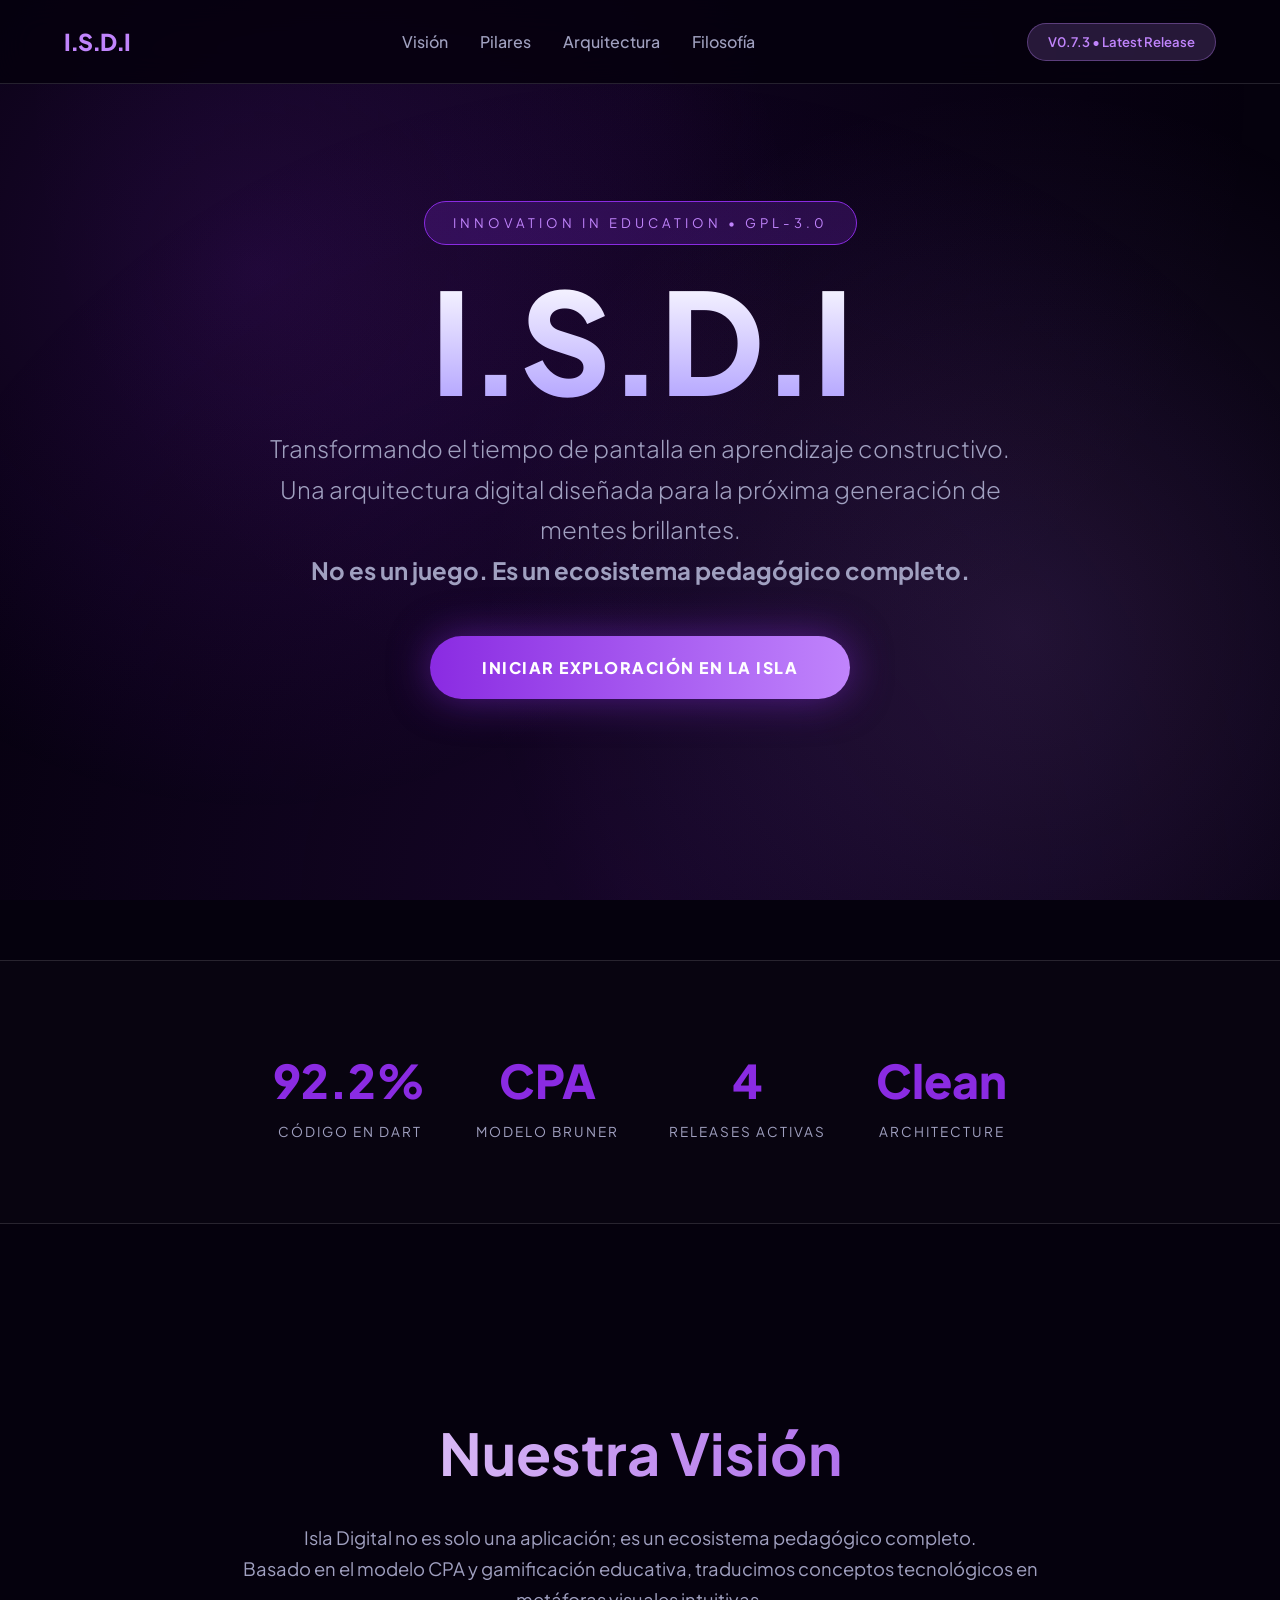
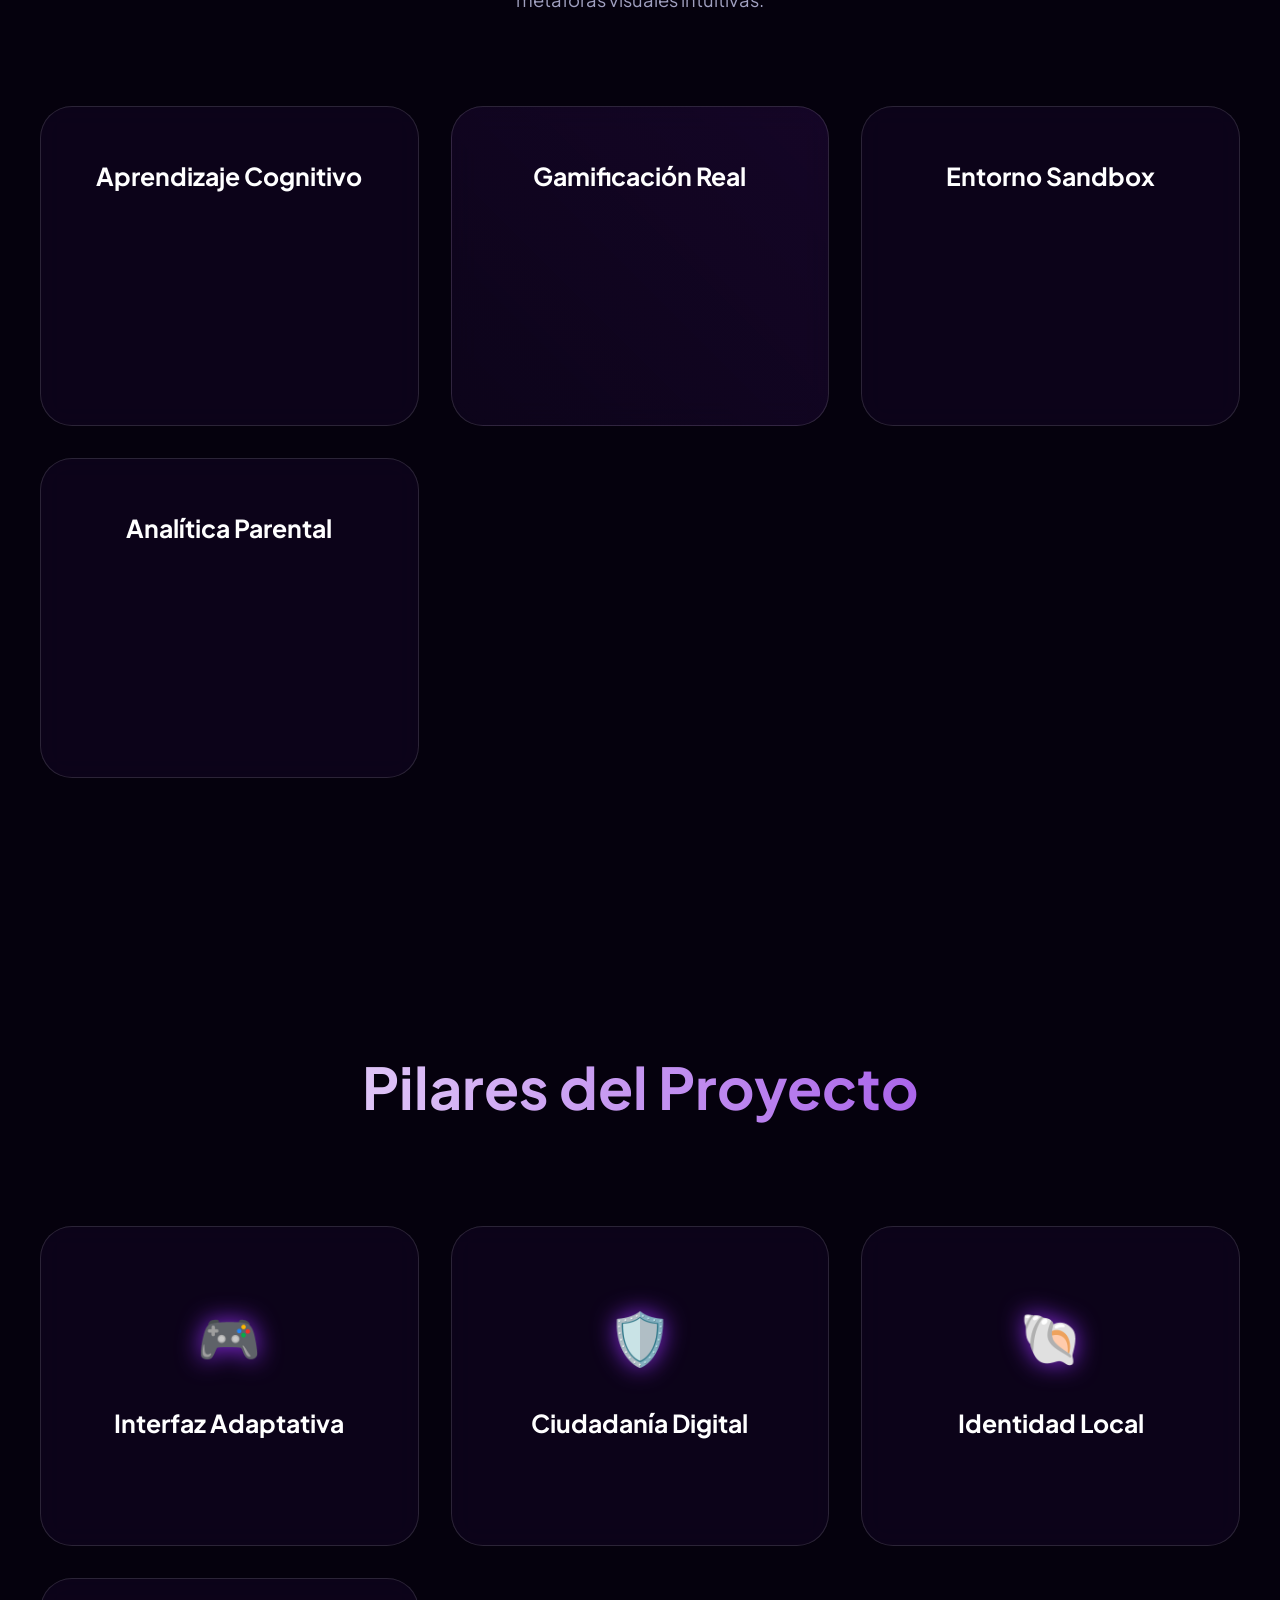
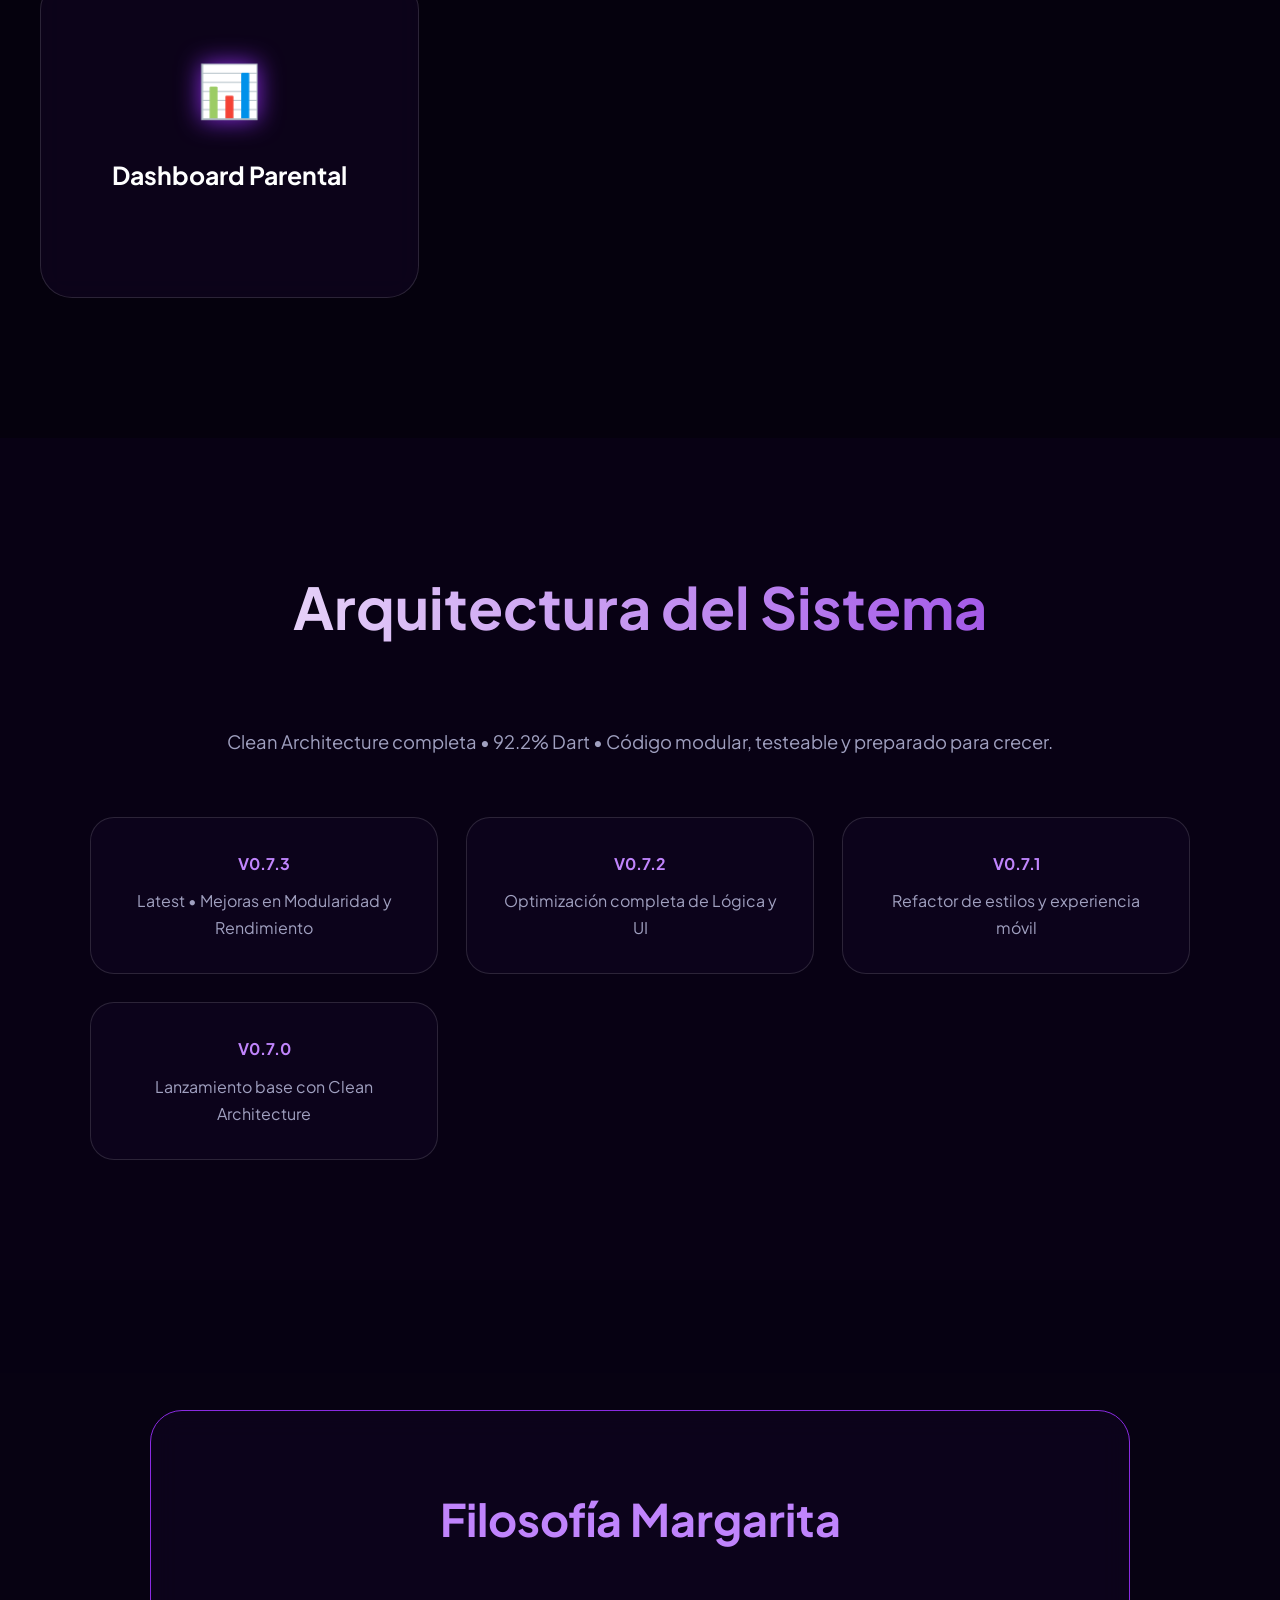
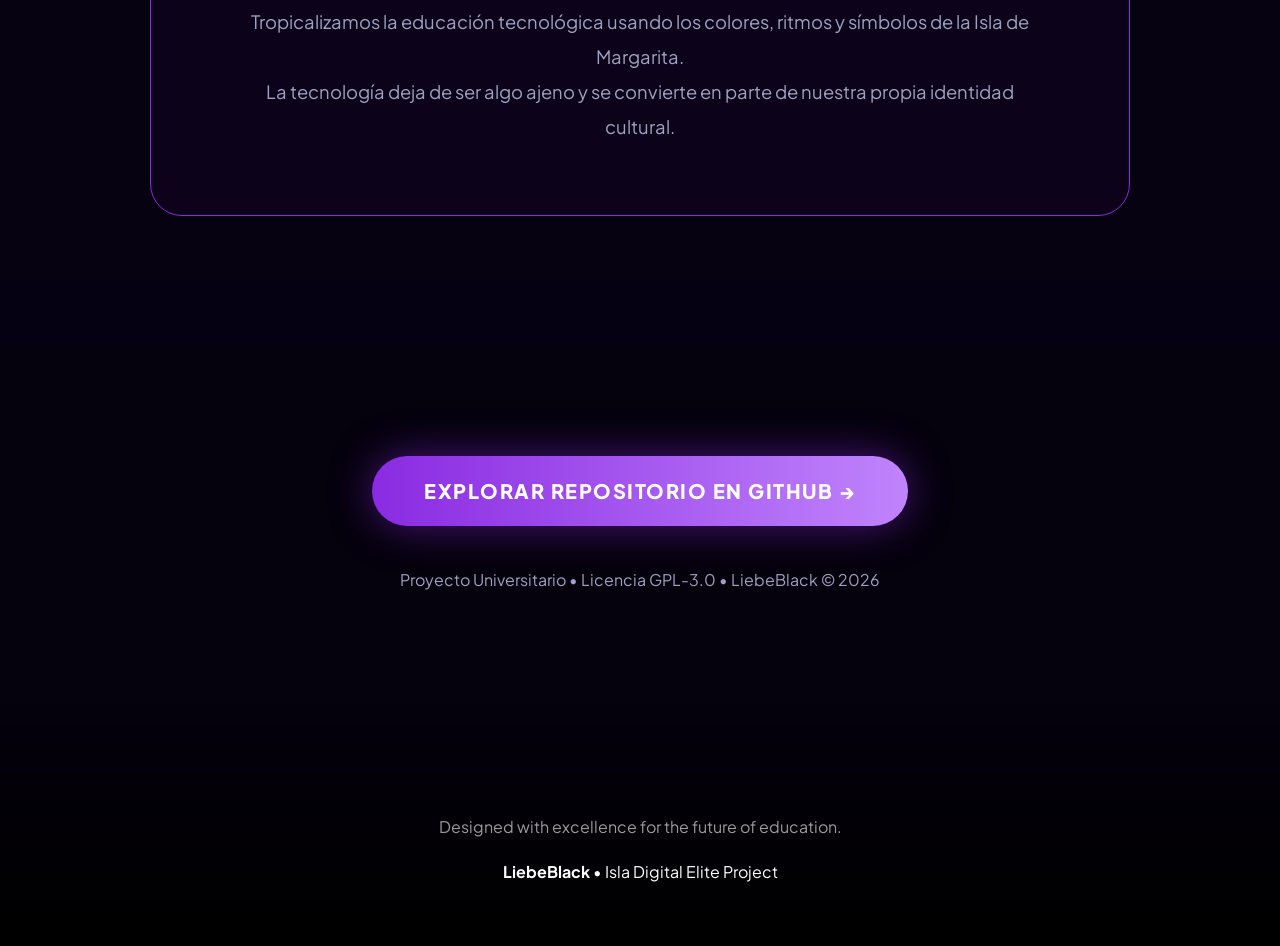
==== commit b9a230bc: "Refactor index.html for layout and style improvements Updated styles and structure in index.html for" ====
--- a/index.html
+++ b/index.html
@@ -1,4 +1,3 @@
-```html
 <!DOCTYPE html>
 <html lang="es">
 <head>
@@ -11,8 +10,8 @@
             --primary: #8a2be2;
             --accent: #c084fc;
             --bg-dark: #05010d;
-            --bg-card: rgba(15, 5, 30, 0.75);
-            --glass-border: rgba(255, 255, 255, 0.12);
+            --bg-card: rgba(15, 5, 30, 0.78);
+            --glass-border: rgba(255, 255, 255, 0.13);
             --text-main: #ffffff;
             --text-dim: #a0a0c0;
         }
@@ -28,7 +27,7 @@
             text-align: center;
         }
 
-        /* FONDO DINÁMICO MORADO OSCURO QUE TE GUSTA */
+        /* FONDO DINÁMICO MORADO OSCURO (exactamente el que te encanta) */
         .glow-mesh {
             position: fixed;
             top: 0; left: 0; width: 100%; height: 100%;
@@ -41,38 +40,66 @@
         }
 
         @keyframes meshPulse {
-            0%   { opacity: 0.85; transform: scale(1); }
-            100% { opacity: 1; transform: scale(1.03); }
-        }
-
-        /* SEPARADOR DIAGONAL MEJORADO */
-        .diagonal-bg {
-            position: relative;
-            padding: 140px 0;
-            background: linear-gradient(168deg, var(--bg-dark) 42%, #0f0520 44%, var(--bg-dark) 46%);
-            overflow: hidden;
-        }
-
-        .diagonal-bg::before {
-            content: "";
-            position: absolute;
-            top: 0; left: 0; right: 0; height: 2px;
-            background: linear-gradient(90deg, transparent, var(--primary), transparent);
-            opacity: 0.4;
-        }
-
-        /* ANIMACIONES MÁS SUAVES Y PROFUNDAS */
-        .reveal {
-            opacity: 0;
-            transform: translateY(70px);
-            transition: all 1s cubic-bezier(0.23, 1, 0.32, 1);
-        }
-        .reveal.active {
-            opacity: 1;
-            transform: translateY(0);
-        }
-
-        /* HEADER MÁS IMPACTANTE */
+            0%   { opacity: 0.88; transform: scale(1); }
+            100% { opacity: 1; transform: scale(1.035); }
+        }
+
+        /* NAVEGACIÓN ELEGANTE Y RESPONSIVE */
+        nav {
+            position: fixed;
+            top: 0;
+            left: 0;
+            right: 0;
+            z-index: 1000;
+            padding: 22px 5%;
+            display: flex;
+            align-items: center;
+            justify-content: space-between;
+            background: rgba(5, 1, 13, 0.85);
+            backdrop-filter: blur(16px);
+            border-bottom: 1px solid var(--glass-border);
+            max-width: 100%;
+            margin: 0 auto;
+        }
+
+        .nav-logo {
+            font-weight: 800;
+            font-size: 1.45rem;
+            color: var(--accent);
+            letter-spacing: -1px;
+        }
+
+        .nav-links {
+            display: flex;
+            gap: 32px;
+            align-items: center;
+        }
+
+        .nav-links a {
+            color: var(--text-dim);
+            text-decoration: none;
+            font-weight: 500;
+            font-size: 1rem;
+            transition: all 0.3s ease;
+        }
+
+        .nav-links a:hover {
+            color: var(--accent);
+            transform: translateY(-2px);
+        }
+
+        .version-tag {
+            background: rgba(192, 132, 252, 0.18);
+            color: var(--accent);
+            padding: 7px 20px;
+            border-radius: 50px;
+            font-size: 0.82rem;
+            font-weight: 600;
+            border: 1px solid rgba(192, 132, 252, 0.35);
+            white-space: nowrap;
+        }
+
+        /* HEADER - TODO CENTRADO */
         header {
             min-height: 100vh;
             display: flex;
@@ -82,6 +109,7 @@
             padding: 40px 20px;
             background: radial-gradient(circle at bottom, rgba(138, 43, 226, 0.13), transparent 75%);
             position: relative;
+            text-align: center;
         }
 
         .badge {
@@ -103,7 +131,7 @@
         }
 
         h1 {
-            font-size: clamp(4rem, 13vw, 9rem);
+            font-size: clamp(3.8rem, 12vw, 8.8rem);
             font-weight: 800;
             letter-spacing: -4px;
             background: linear-gradient(180deg, #fff, #b0a0ff);
@@ -111,64 +139,38 @@
             -webkit-text-fill-color: transparent;
             margin-bottom: 18px;
             line-height: 1;
+            text-align: center;
         }
 
         .hero-subtitle {
-            font-size: clamp(1.1rem, 4.5vw, 1.55rem);
+            font-size: clamp(1.05rem, 4vw, 1.5rem);
             color: var(--text-dim);
             max-width: 760px;
             font-weight: 300;
-            margin: 0 auto 40px;
-        }
-
-        .version-tag {
-            position: absolute;
-            top: 40px;
-            right: 40px;
-            background: rgba(192, 132, 252, 0.15);
-            color: var(--accent);
-            padding: 6px 18px;
-            border-radius: 30px;
-            font-size: 0.8rem;
-            border: 1px solid rgba(192, 132, 252, 0.3);
-        }
-
-        /* NAV MEJORADO */
-        nav {
-            position: fixed;
-            top: 0;
-            left: 0;
-            right: 0;
-            z-index: 1000;
-            padding: 20px 5%;
-            display: flex;
-            justify-content: space-between;
-            align-items: center;
-            background: rgba(5, 1, 13, 0.7);
-            backdrop-filter: blur(12px);
-            border-bottom: 1px solid var(--glass-border);
-        }
-        nav a {
-            color: var(--text-dim);
-            text-decoration: none;
-            font-weight: 500;
-            margin: 0 18px;
-            transition: color 0.3s;
-        }
-        nav a:hover { color: var(--accent); }
-
-        /* SECCIONES */
+            margin: 0 auto 45px;
+            text-align: center;
+        }
+
+        /* SECCIONES - TODO CENTRADO */
+        .section-container {
+            max-width: 1280px;
+            margin: 0 auto;
+            padding: 0 20px;
+        }
+
         .section-title {
             margin-bottom: 70px;
+            text-align: center;
         }
         .section-title h2 {
             font-size: clamp(2.4rem, 7vw, 3.6rem);
             background: linear-gradient(90deg, var(--text-main), var(--primary));
             -webkit-background-clip: text;
             -webkit-text-fill-color: transparent;
-        }
-
-        /* GRID BENTO MEJORADO */
+            text-align: center;
+        }
+
+        /* GRID BENTO - TOTALMENTE RESPONSIVE */
         .grid-container {
             max-width: 1280px;
             margin: 0 auto;
@@ -191,6 +193,7 @@
             display: flex;
             flex-direction: column;
             align-items: center;
+            text-align: center;
             min-height: 320px;
         }
 
@@ -200,24 +203,11 @@
             transform: translateY(-12px) scale(1.03);
         }
 
-        .bento-card::after {
-            content: "";
-            position: absolute;
-            top: -50%; right: -50%;
-            width: 200px; height: 200px;
-            background: radial-gradient(circle, rgba(192, 132, 252, 0.18), transparent 70%);
-            pointer-events: none;
-            transition: all 0.6s;
-        }
-
-        .bento-card:hover::after {
-            top: 20%; right: 20%;
-        }
-
         .bento-card h3 {
             font-size: 1.55rem;
             margin-bottom: 18px;
             transition: all 0.4s;
+            text-align: center;
         }
 
         .icon-box {
@@ -226,7 +216,7 @@
             filter: drop-shadow(0 0 12px var(--primary));
         }
 
-        /* EXPANSIÓN DE TARJETAS */
+        /* EXPANSIÓN TARJETAS */
         .card-content {
             display: grid;
             grid-template-rows: 0fr;
@@ -238,6 +228,7 @@
             opacity: 0;
             transform: translateY(-15px);
             transition: all 0.5s ease;
+            text-align: center;
         }
         .bento-card.expanded .card-content { grid-template-rows: 1fr; }
         .bento-card.expanded .card-inner {
@@ -250,12 +241,12 @@
             transform: scale(1.06);
         }
 
-        /* STATS BAR MEJORADO */
+        /* STATS BAR - CENTRADA Y RESPONSIVE */
         .stats-bar {
             display: flex;
             flex-wrap: wrap;
             justify-content: center;
-            gap: 60px;
+            gap: 50px;
             padding: 80px 20px;
             background: rgba(255,255,255,0.015);
             margin: 60px 0;
@@ -263,7 +254,7 @@
             border-bottom: 1px solid var(--glass-border);
         }
         .stat-item h4 {
-            font-size: clamp(2.2rem, 6vw, 3rem);
+            font-size: clamp(2rem, 5.5vw, 2.9rem);
             color: var(--primary);
             font-weight: 800;
         }
@@ -274,7 +265,7 @@
             color: var(--text-dim);
         }
 
-        /* NUEVAS SECCIONES */
+        /* ARQUITECTURA Y FILOSOFÍA */
         .architecture {
             background: rgba(10, 3, 25, 0.6);
             padding: 120px 20px;
@@ -293,7 +284,7 @@
             border: 1px solid var(--glass-border);
             border-radius: 24px;
             padding: 32px;
-            text-align: left;
+            text-align: center;
         }
 
         .cta-main {
@@ -316,6 +307,49 @@
         footer {
             padding: 110px 20px 60px;
             background: linear-gradient(to top, #000000, transparent);
+            text-align: center;
+        }
+
+        /* MEDIA QUERIES - MÁXIMA ADAPTABILIDAD */
+        @media (max-width: 1024px) {
+            .grid-container { gap: 24px; }
+            .bento-card { padding: 40px 24px; min-height: 280px; }
+        }
+
+        @media (max-width: 768px) {
+            nav {
+                flex-direction: column;
+                padding: 18px 5%;
+                gap: 16px;
+            }
+            .nav-links {
+                gap: 20px;
+                flex-wrap: wrap;
+                justify-content: center;
+            }
+            .version-tag {
+                font-size: 0.78rem;
+                padding: 6px 16px;
+            }
+            header { min-height: 85vh; padding-top: 100px; }
+            .grid-container {
+                grid-template-columns: 1fr;
+                gap: 20px;
+            }
+            .bento-card {
+                padding: 36px 24px;
+                min-height: auto;
+            }
+            .stats-bar {
+                gap: 30px;
+                padding: 60px 20px;
+            }
+            .section-title { margin-bottom: 50px; }
+        }
+
+        @media (max-width: 480px) {
+            .nav-links a { font-size: 0.95rem; }
+            h1 { font-size: clamp(3.2rem, 11vw, 6.5rem); }
         }
     </style>
 </head>
@@ -323,19 +357,21 @@
 
     <div class="glow-mesh"></div>
 
-    <!-- NAV -->
+    <!-- NAVEGACIÓN FIJA - SIN SUPERPOSICIÓN -->
     <nav>
-        <div style="font-weight:800; font-size:1.3rem; color:var(--accent);">I.S.D.I</div>
-        <div>
+        <div class="nav-logo">I.S.D.I</div>
+        
+        <div class="nav-links">
             <a href="#vision">Visión</a>
             <a href="#pilares">Pilares</a>
             <a href="#arquitectura">Arquitectura</a>
             <a href="#filosofia">Filosofía</a>
         </div>
+        
+        <div class="version-tag">V0.7.3 • Latest Release</div>
     </nav>
 
     <header>
-        <div class="version-tag">V0.7.3 • Latest Release</div>
         <span class="badge">Innovation in Education • GPL-3.0</span>
         <h1>I.S.D.I</h1>
         <p class="hero-subtitle">
@@ -343,73 +379,64 @@
             Una arquitectura digital diseñada para la próxima generación de mentes brillantes.<br>
             <strong>No es un juego. Es un ecosistema pedagógico completo.</strong>
         </p>
-        <div style="margin-top: 50px;">
+        <div>
             <a href="#vision" class="cta-main">INICIAR EXPLORACIÓN EN LA ISLA</a>
         </div>
     </header>
 
     <!-- STATS BAR -->
-    <section class="stats-bar reveal">
+    <section class="stats-bar">
         <div class="stat-item"><h4>92.2%</h4><p>Código en Dart</p></div>
         <div class="stat-item"><h4>CPA</h4><p>Modelo Bruner</p></div>
         <div class="stat-item"><h4>4</h4><p>Releases Activas</p></div>
-        <div class="stat-item"><h4>1</h4><p>Contributor Elite</p></div>
         <div class="stat-item"><h4>Clean</h4><p>Architecture</p></div>
     </section>
 
     <!-- VISIÓN -->
-    <div class="diagonal-bg">
-        <section id="vision" class="container">
-            <div class="section-title reveal">
+    <div class="diagonal-bg" style="padding: 120px 0;">
+        <section id="vision" class="section-container">
+            <div class="section-title">
                 <h2>Nuestra Visión</h2>
-                <p style="color: var(--text-dim); max-width: 820px; margin: 0 auto; font-size: 1.15rem;">
+                <p style="color: var(--text-dim); max-width: 820px; margin: 20px auto 0; font-size: 1.15rem;">
                     Isla Digital no es solo una aplicación; es un ecosistema pedagógico completo.<br>
-                    Basado en el modelo CPA (Concreto-Pictórico-Abstracto) y la gamificación educativa, 
-                    traducimos conceptos tecnológicos complejos en metáforas visuales que los niños pueden navegar de forma intuitiva.
+                    Basado en el modelo CPA y gamificación educativa, traducimos conceptos tecnológicos en metáforas visuales intuitivas.
                 </p>
             </div>
 
             <div class="grid-container">
-                <!-- Card 1 -->
-                <div class="bento-card reveal interactive-card">
+                <div class="bento-card interactive-card">
                     <h3>Aprendizaje Cognitivo</h3>
                     <div class="card-content">
                         <div class="card-inner">
                             <span class="icon-box">🧩</span>
-                            <p>Utilizamos el modelo Bruner (CPA) para asegurar que el niño comprenda el concepto antes de interactuar con el código. El aprendizaje es sólido, estructurado y profundamente significativo.</p>
+                            <p>Modelo Bruner (CPA) garantiza comprensión real antes del código. Aprendizaje sólido y duradero.</p>
                         </div>
                     </div>
                 </div>
-
-                <!-- Card 2 -->
-                <div class="bento-card reveal interactive-card" style="background: linear-gradient(45deg, var(--bg-card), rgba(138, 43, 226, 0.12));">
+                <div class="bento-card interactive-card" style="background: linear-gradient(45deg, var(--bg-card), rgba(138, 43, 226, 0.12));">
                     <h3>Gamificación Real</h3>
                     <div class="card-content">
                         <div class="card-inner">
                             <span class="icon-box">🚀</span>
-                            <p>No usamos puntos vacíos. Cada logro en I.S.D.I desbloquea nuevas capacidades de "Ciudadanía Digital", empoderando al niño con habilidades reales para el mundo conectado.</p>
+                            <p>Cada logro desbloquea verdadera Ciudadanía Digital. Nada de puntos vacíos.</p>
                         </div>
                     </div>
                 </div>
-
-                <!-- Card 3 -->
-                <div class="bento-card reveal interactive-card">
+                <div class="bento-card interactive-card">
                     <h3>Entorno Sandbox</h3>
                     <div class="card-content">
                         <div class="card-inner">
                             <span class="icon-box">🛡️</span>
-                            <p>Un laboratorio seguro donde el error es parte del proceso. Sin riesgos externos, solo exploración pura dentro de la Isla Digital.</p>
+                            <p>Laboratorio seguro donde el error es el mejor maestro. Exploración pura.</p>
                         </div>
                     </div>
                 </div>
-
-                <!-- Card 4 -->
-                <div class="bento-card reveal interactive-card">
+                <div class="bento-card interactive-card">
                     <h3>Analítica Parental</h3>
                     <div class="card-content">
                         <div class="card-inner">
                             <span class="icon-box">📈</span>
-                            <p>Reportes generados por IA que identifican talentos tempranos en lógica, arte o resolución de problemas. Control total para las familias.</p>
+                            <p>Reportes IA que descubren talentos tempranos. Control total y tranquilidad.</p>
                         </div>
                     </div>
                 </div>
@@ -417,45 +444,45 @@
         </section>
     </div>
 
-    <!-- PILARES DEL PROYECTO -->
-    <section id="pilares" style="padding: 140px 20px;">
-        <div class="section-title reveal">
+    <!-- PILARES -->
+    <section id="pilares" class="section-container" style="padding: 120px 20px;">
+        <div class="section-title">
             <h2>Pilares del Proyecto</h2>
         </div>
         <div class="grid-container">
-            <div class="bento-card reveal interactive-card">
+            <div class="bento-card interactive-card">
                 <span class="icon-box">🎮</span>
                 <h3>Interfaz Adaptativa</h3>
                 <div class="card-content">
                     <div class="card-inner">
-                        <p>Diseñada especialmente para pre-lectores con hitboxes de 80×80 px y navegación 100% iconográfica. Cualquier niño puede explorar sin leer una sola palabra.</p>
-                    </div>
-                </div>
-            </div>
-            <div class="bento-card reveal interactive-card">
+                        <p>Para pre-lectores. Hitboxes grandes y navegación 100% iconográfica.</p>
+                    </div>
+                </div>
+            </div>
+            <div class="bento-card interactive-card">
                 <span class="icon-box">🛡️</span>
                 <h3>Ciudadanía Digital</h3>
                 <div class="card-content">
                     <div class="card-inner">
-                        <p>Módulos completos de simulación de chat seguro, protocolos de emergencia y criterios claros de navegación web. Formamos ciudadanos digitales responsables desde el primer día.</p>
-                    </div>
-                </div>
-            </div>
-            <div class="bento-card reveal interactive-card">
+                        <p>Simulación de chat seguro, protocolos de emergencia y navegación responsable.</p>
+                    </div>
+                </div>
+            </div>
+            <div class="bento-card interactive-card">
                 <span class="icon-box">🐚</span>
                 <h3>Identidad Local</h3>
                 <div class="card-content">
                     <div class="card-inner">
-                        <p>Estética inspirada en la iconografía, colores y ritmos de la Isla de Margarita. La tecnología deja de sentirse ajena y se convierte en parte de nuestra propia cultura.</p>
-                    </div>
-                </div>
-            </div>
-            <div class="bento-card reveal interactive-card">
+                        <p>Inspirada en la Isla de Margarita. Tecnología que se siente nuestra.</p>
+                    </div>
+                </div>
+            </div>
+            <div class="bento-card interactive-card">
                 <span class="icon-box">📊</span>
                 <h3>Dashboard Parental</h3>
                 <div class="card-content">
                     <div class="card-inner">
-                        <p>Control total sobre tiempo de uso, reportes detallados de progreso y gestión inteligente de contenidos. Tranquilidad absoluta para las familias.</p>
+                        <p>Tiempo de uso, reportes IA y control total desde tu teléfono.</p>
                     </div>
                 </div>
             </div>
@@ -463,83 +490,73 @@
     </section>
 
     <!-- ARQUITECTURA -->
-    <section id="arquitectura" class="architecture reveal">
+    <section id="arquitectura" class="architecture section-container">
         <div class="section-title">
             <h2>Arquitectura del Sistema</h2>
         </div>
-        <div style="max-width: 920px; margin: 0 auto; font-size: 1.15rem; color: var(--text-dim);">
-            <p>
-                El proyecto implementa <strong>Clean Architecture</strong>, separando estrictamente las preocupaciones para facilitar el testing, el mantenimiento y la escalabilidad a largo plazo.<br><br>
-                92.2% Dart • Código modular y de alto rendimiento • Preparado para crecer con la comunidad educativa.
+        <p style="max-width: 860px; margin: 0 auto 60px; color: var(--text-dim); font-size: 1.15rem;">
+            Clean Architecture completa • 92.2% Dart • Código modular, testeable y preparado para crecer.
+        </p>
+        
+        <div class="release-grid">
+            <div class="release-card">
+                <h4 style="color:var(--accent);">V0.7.3</h4>
+                <p style="color:var(--text-dim); margin-top:10px;">Latest • Mejoras en Modularidad y Rendimiento</p>
+            </div>
+            <div class="release-card">
+                <h4 style="color:var(--accent);">V0.7.2</h4>
+                <p style="color:var(--text-dim); margin-top:10px;">Optimización completa de Lógica y UI</p>
+            </div>
+            <div class="release-card">
+                <h4 style="color:var(--accent);">V0.7.1</h4>
+                <p style="color:var(--text-dim); margin-top:10px;">Refactor de estilos y experiencia móvil</p>
+            </div>
+            <div class="release-card">
+                <h4 style="color:var(--accent);">V0.7.0</h4>
+                <p style="color:var(--text-dim); margin-top:10px;">Lanzamiento base con Clean Architecture</p>
+            </div>
+        </div>
+    </section>
+
+    <!-- FILOSOFÍA -->
+    <section id="filosofia" class="section-container" style="padding: 130px 20px; background: rgba(10,3,25,0.45);">
+        <div class="bento-card" style="max-width: 980px; margin: 0 auto; border-color: var(--primary); cursor: default; padding: 70px 50px;">
+            <h3 style="font-size: clamp(1.8rem, 5vw, 2.8rem); color: var(--accent);">Filosofía Margarita</h3>
+            <p style="color: var(--text-dim); font-size: 1.15rem; max-width: 780px; margin: 30px auto 0; line-height: 1.9;">
+                Tropicalizamos la educación tecnológica usando los colores, ritmos y símbolos de la Isla de Margarita.<br>
+                La tecnología deja de ser algo ajeno y se convierte en parte de nuestra propia identidad cultural.
             </p>
         </div>
-        
-        <div class="release-grid" style="margin-top: 80px;">
-            <div class="release-card reveal">
-                <h4 style="color:var(--accent);">V0.7.3</h4>
-                <p style="margin-top:12px; color:var(--text-dim);">Latest • Mejoras en Modularidad, Código y Rendimiento</p>
-            </div>
-            <div class="release-card reveal">
-                <h4 style="color:var(--accent);">V0.7.2</h4>
-                <p style="margin-top:12px; color:var(--text-dim);">Optimización de Lógica, APIs y UI</p>
-            </div>
-            <div class="release-card reveal">
-                <h4 style="color:var(--accent);">V0.7.1</h4>
-                <p style="margin-top:12px; color:var(--text-dim);">Refactor completo de estilos y layout</p>
-            </div>
-            <div class="release-card reveal">
-                <h4 style="color:var(--accent);">V0.7.0</h4>
-                <p style="margin-top:12px; color:var(--text-dim);">Lanzamiento base con Clean Architecture</p>
-            </div>
-        </div>
     </section>
 
-    <!-- FILOSOFÍA MARGARITA -->
-    <section id="filosofia" style="padding: 140px 20px; background: rgba(10,3,25,0.4);">
-        <div class="bento-card" style="max-width: 980px; margin: 0 auto; border-color: var(--primary); cursor: default; min-height: auto; padding: 70px 50px;">
-            <h3 style="font-size: clamp(1.8rem, 5vw, 2.8rem); margin-bottom: 32px; color: var(--accent);">Filosofía Margarita</h3>
-            <p style="color: var(--text-dim); font-size: 1.15rem; max-width: 780px; margin: 0 auto; line-height: 1.9;">
-                I.S.D.I nace de la necesidad de <strong>tropicalizar</strong> la educación tecnológica. 
-                Usamos metáforas de nuestra identidad local —colores del mar Caribe, ritmos margariteños y símbolos de nuestra tierra— 
-                para que la tecnología no se sienta ajena, sino como una herramienta propia de nuestra cultura. 
-                La Isla Digital es nuestra casa y nuestra escuela del futuro.
-            </p>
-        </div>
-    </section>
-
     <!-- CTA FINAL -->
-    <section style="padding: 120px 20px;">
-        <a href="https://github.com/LiebeBlack/I.S.D.I" target="_blank" class="cta-main" style="font-size: 1.2rem;">
+    <section class="section-container" style="padding: 110px 20px; text-align: center;">
+        <a href="https://github.com/LiebeBlack/I.S.D.I" target="_blank" class="cta-main" style="font-size: 1.25rem;">
             EXPLORAR REPOSITORIO EN GITHUB →
         </a>
-        <p style="margin-top: 30px; color: var(--text-dim); font-size: 1rem;">Proyecto Universitario • Licencia GPL-3.0 • LiebeBlack © 2026</p>
+        <p style="margin-top: 40px; color: var(--text-dim); font-size: 1rem;">Proyecto Universitario • Licencia GPL-3.0 • LiebeBlack © 2026</p>
     </section>
 
     <footer>
-        <p style="margin-bottom: 18px; opacity: 0.6; font-size: 0.95rem;">Designed with excellence for the future of education.</p>
-        <p style="font-size: 0.95rem;">
-            <strong>LiebeBlack</strong> • Isla Digital Elite Project • Transformando pantallas en futuro
-        </p>
+        <p style="margin-bottom: 18px; opacity: 0.6;">Designed with excellence for the future of education.</p>
+        <p><strong>LiebeBlack</strong> • Isla Digital Elite Project</p>
     </footer>
 
     <script>
-        // SCROLL REVEAL MEJORADO
+        // SCROLL REVEAL
         function reveal() {
-            const reveals = document.querySelectorAll(".reveal");
-            for (let i = 0; i < reveals.length; i++) {
-                const windowHeight = window.innerHeight;
-                const elementTop = reveals[i].getBoundingClientRect().top;
-                if (elementTop < windowHeight - 120) {
-                    reveals[i].classList.add("active");
+            document.querySelectorAll(".reveal, .bento-card, .release-card").forEach(el => {
+                const rect = el.getBoundingClientRect();
+                if (rect.top < window.innerHeight - 120) {
+                    el.classList.add("active");
                 }
-            }
+            });
         }
         window.addEventListener("scroll", reveal);
         reveal();
 
-        // EXPANSIÓN DE TARJETAS (todas las interactive-card)
-        const cards = document.querySelectorAll('.interactive-card');
-        cards.forEach(card => {
+        // EXPANSIÓN TARJETAS
+        document.querySelectorAll('.interactive-card').forEach(card => {
             card.addEventListener('click', () => {
                 card.classList.toggle('expanded');
             });
@@ -547,4 +564,3 @@
     </script>
 </body>
 </html>
-```
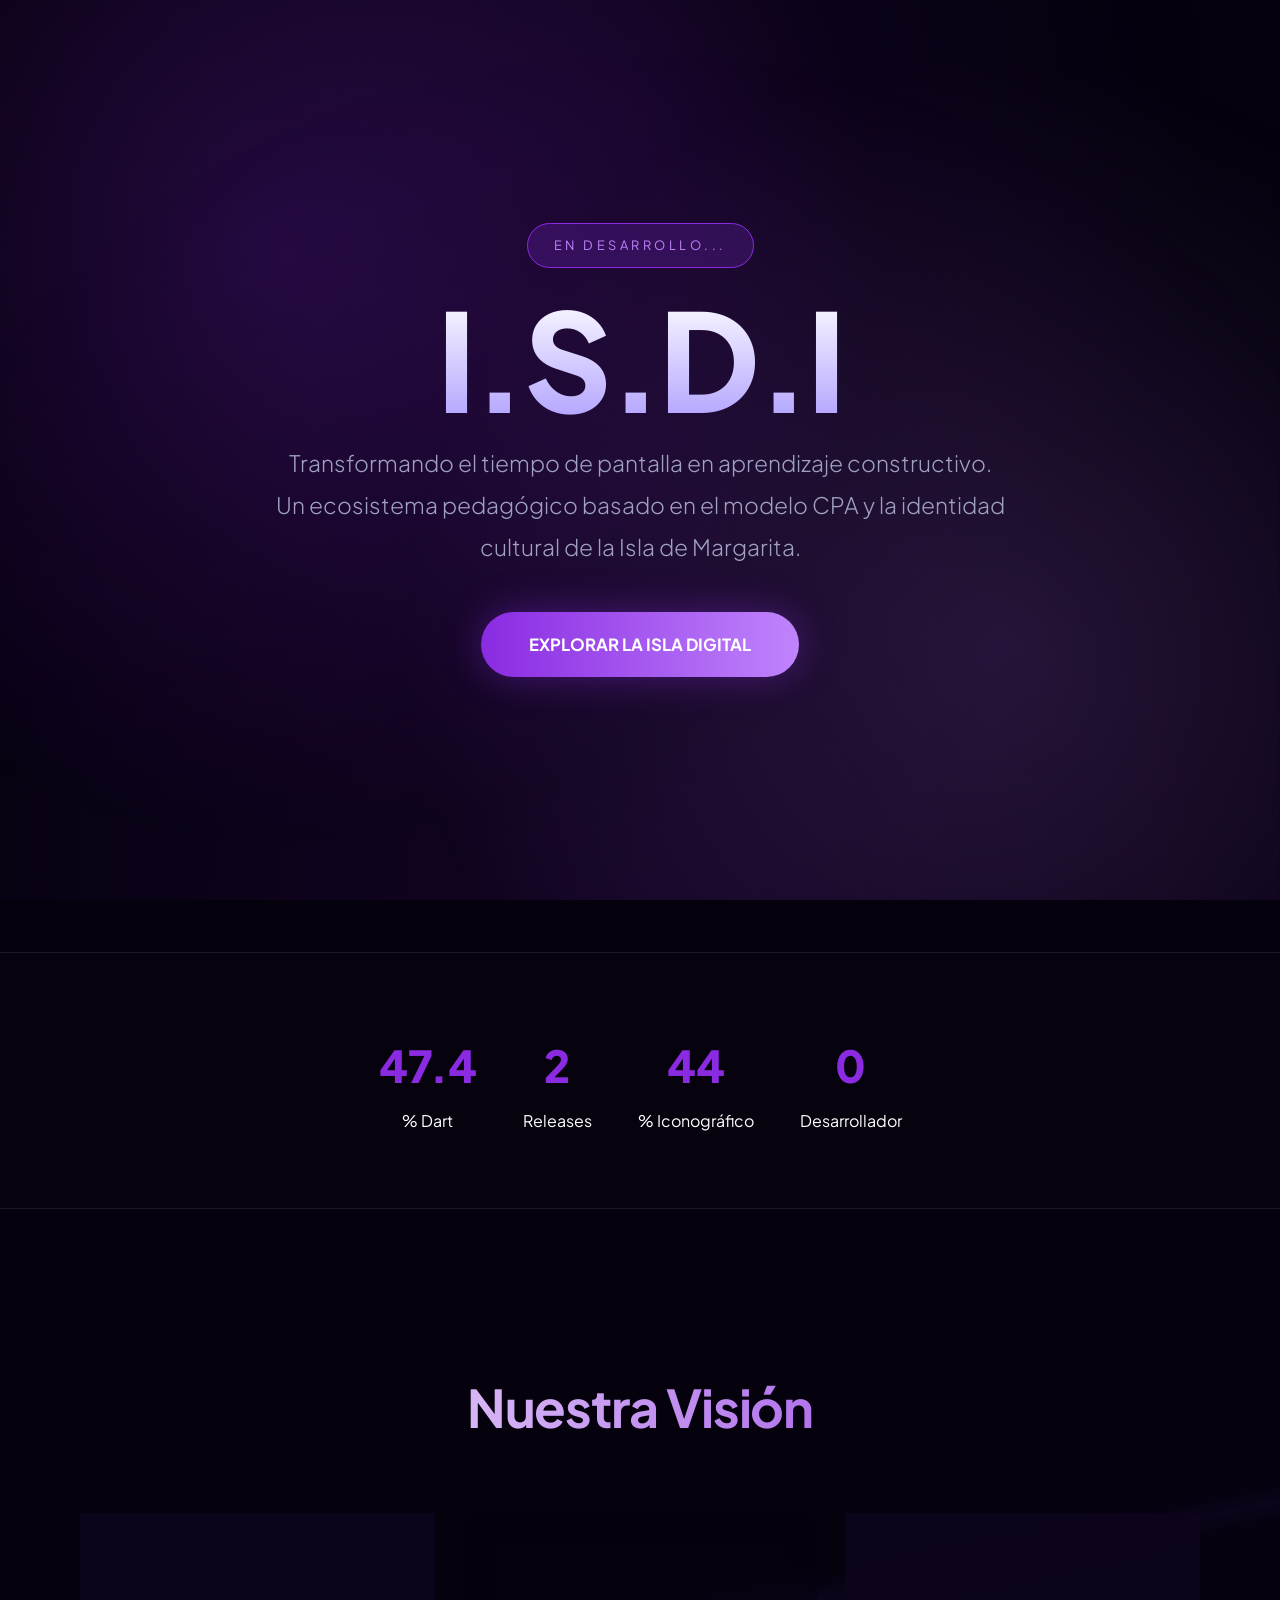
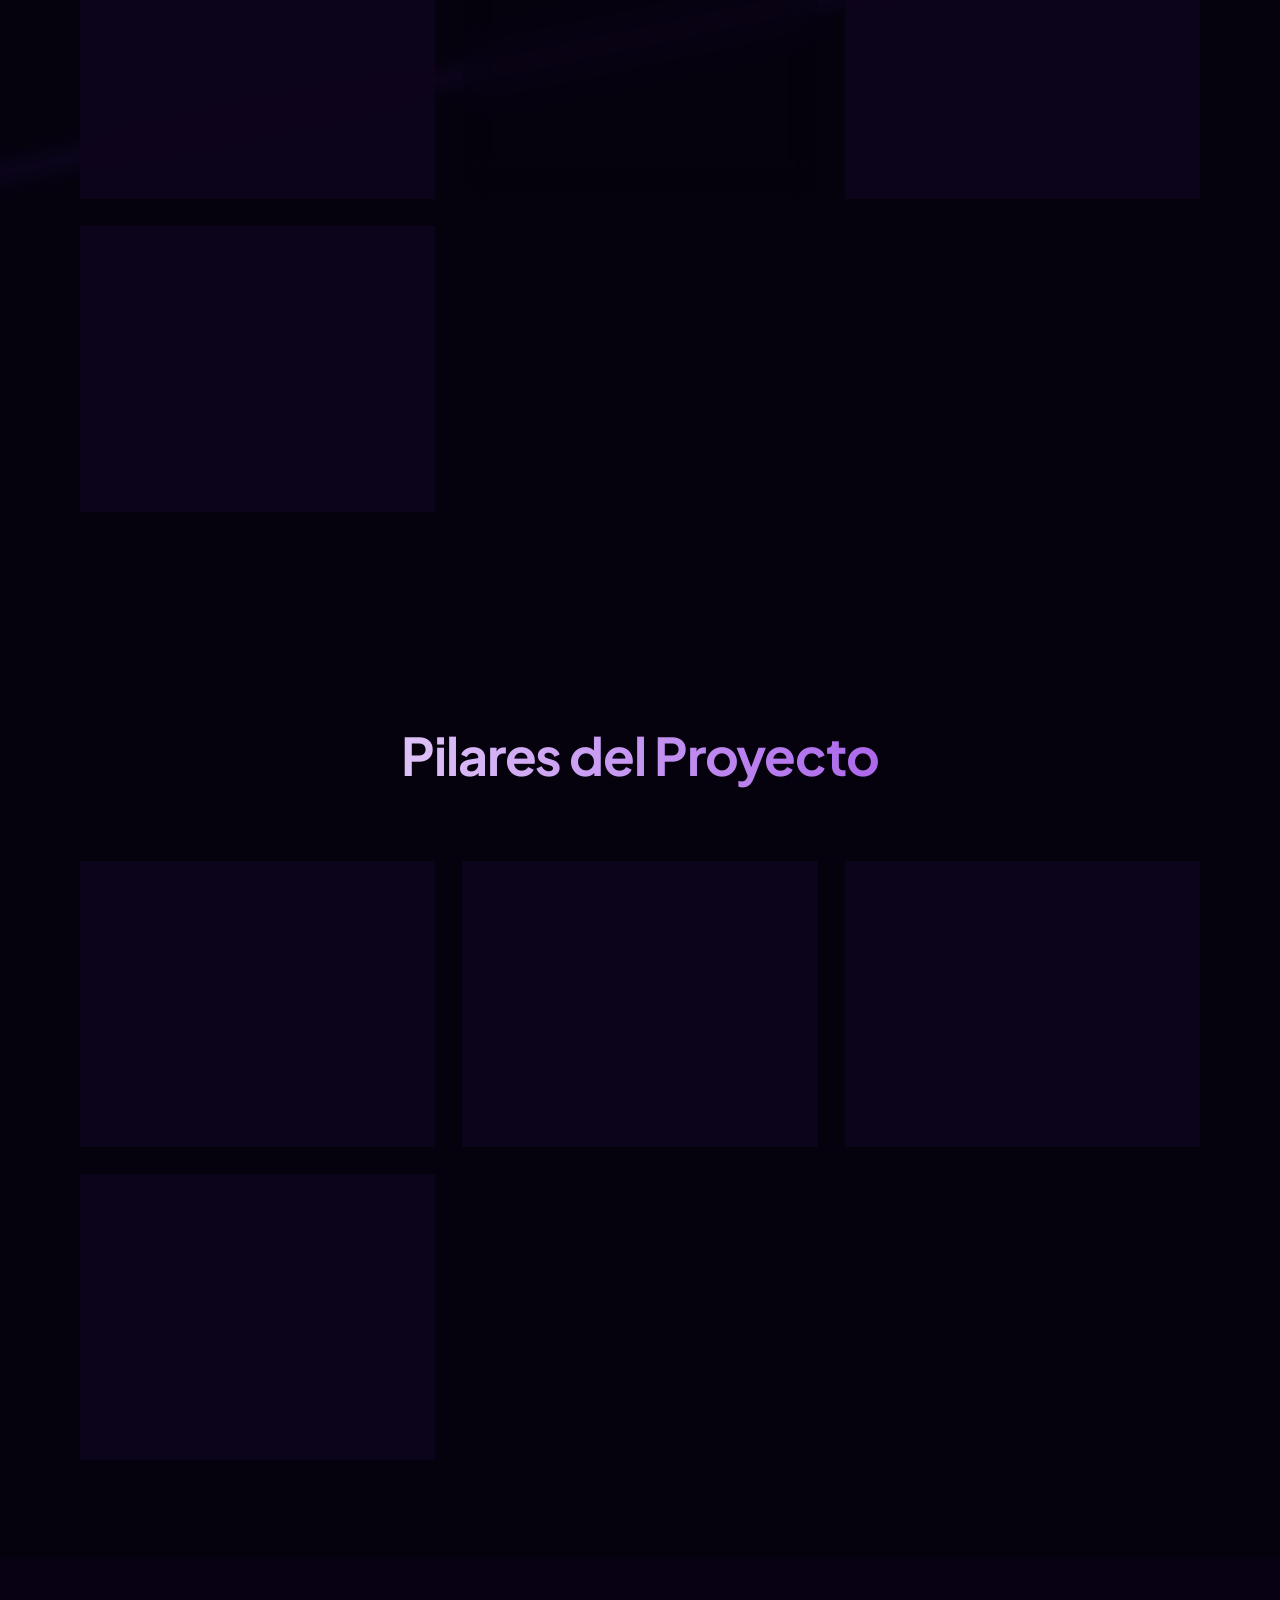
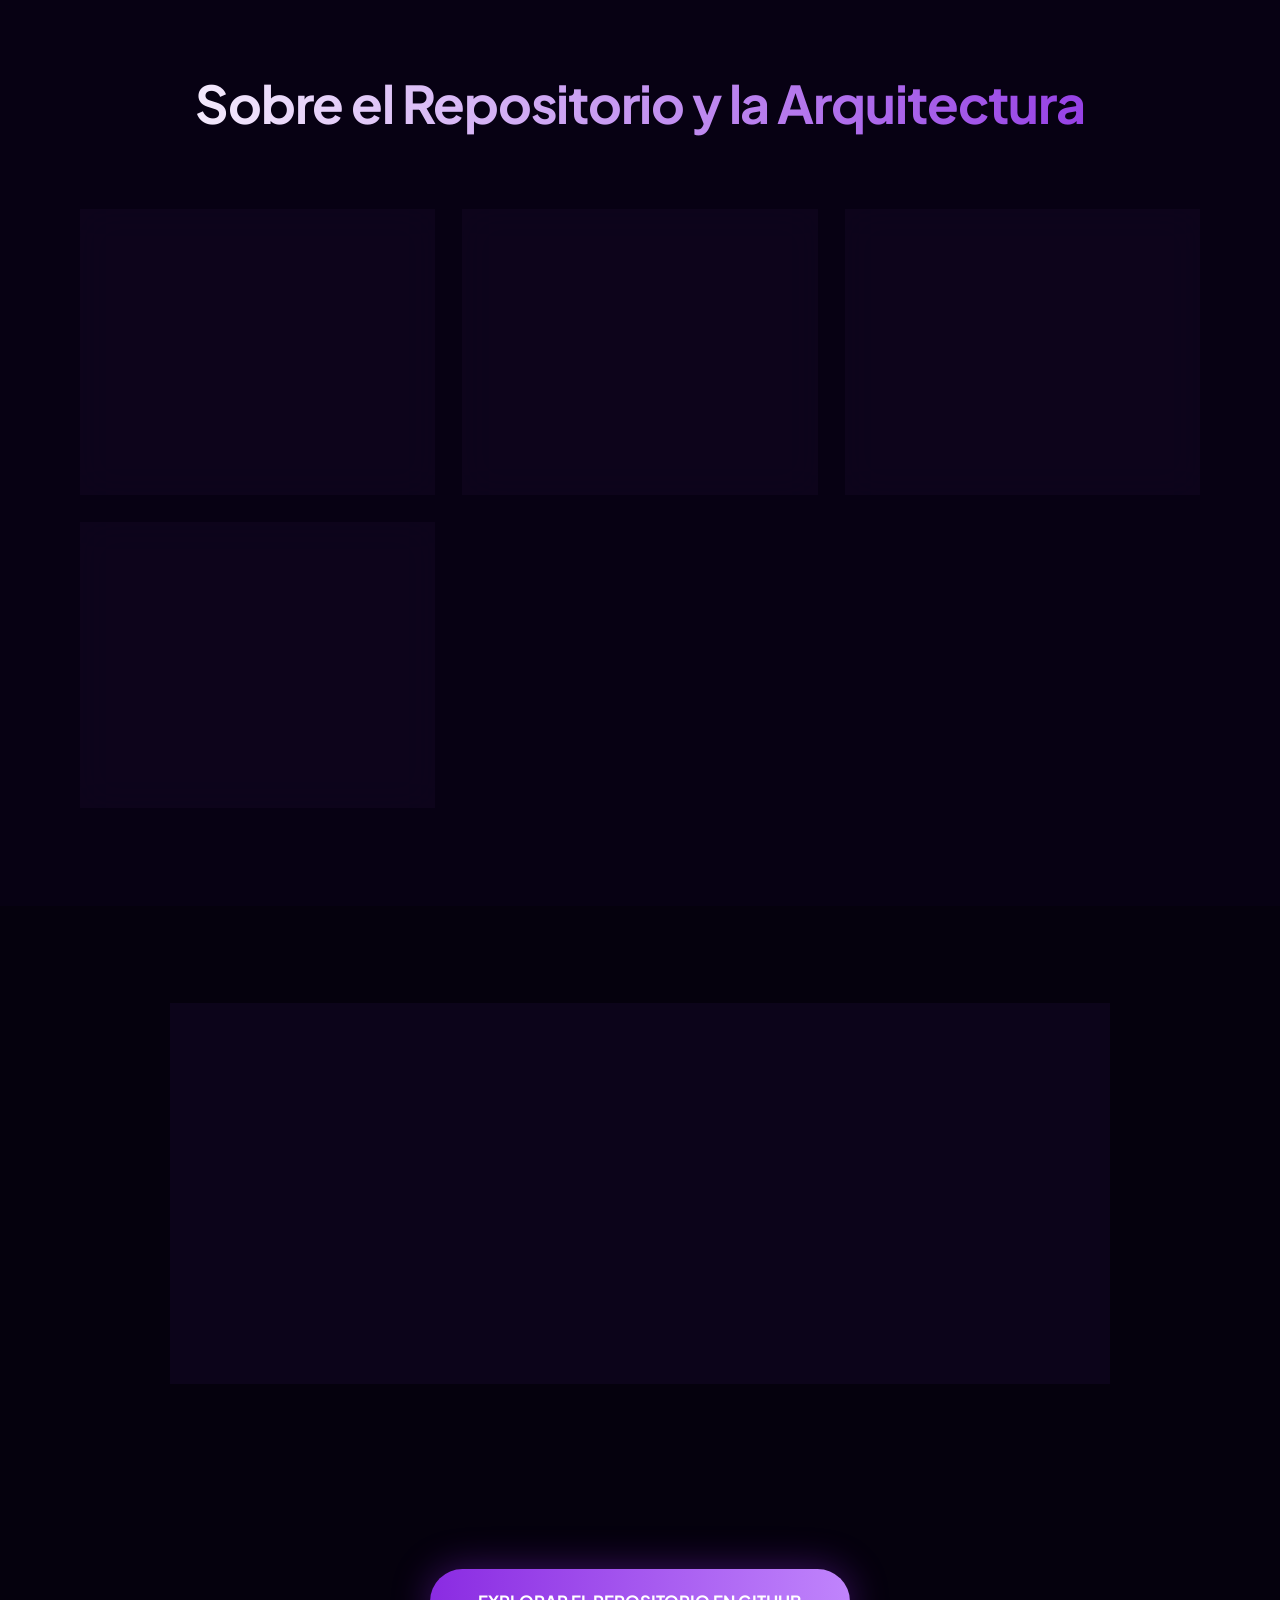
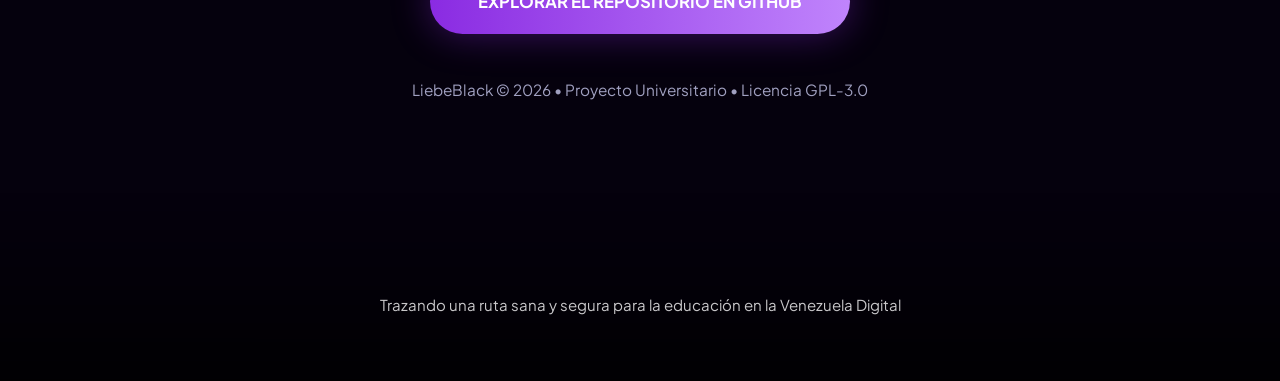
==== commit af63c888: "Refactor stats section in index.html" ====
--- a/index.html
+++ b/index.html
@@ -3,15 +3,15 @@
 <head>
     <meta charset="UTF-8">
     <meta name="viewport" content="width=device-width, initial-scale=1.0">
-    <title>I.S.D.I | Isla Digital Elite</title>
+    <title>I.S.D.I | Isla Digital </title>
     <link href="https://fonts.googleapis.com/css2?family=Plus+Jakarta+Sans:wght@300;400;600;800&display=swap" rel="stylesheet">
     <style>
         :root {
             --primary: #8a2be2;
             --accent: #c084fc;
             --bg-dark: #05010d;
-            --bg-card: rgba(15, 5, 30, 0.78);
-            --glass-border: rgba(255, 255, 255, 0.13);
+            --bg-card: rgba(15, 5, 30, 0.85);
+            --glass-border: rgba(255, 255, 255, 0.09);
             --text-main: #ffffff;
             --text-dim: #a0a0c0;
         }
@@ -23,420 +23,259 @@
             background-color: var(--bg-dark);
             color: var(--text-main);
             overflow-x: hidden;
-            line-height: 1.7;
+            line-height: 1.85;
             text-align: center;
         }
 
-        /* FONDO DINÁMICO MORADO OSCURO (exactamente el que te encanta) */
+        /* FONDO DINÁMICO ULTRA FLUIDO AL DESPLAZARSE */
         .glow-mesh {
             position: fixed;
             top: 0; left: 0; width: 100%; height: 100%;
             z-index: -1;
             background: 
-                radial-gradient(circle at 20% 30%, rgba(138, 43, 226, 0.18) 0%, transparent 45%),
-                radial-gradient(circle at 80% 70%, rgba(192, 132, 252, 0.13) 0%, transparent 45%),
-                radial-gradient(circle at 50% 10%, rgba(138, 43, 226, 0.08) 0%, transparent 60%);
-            animation: meshPulse 25s ease infinite alternate;
+                radial-gradient(circle at 22% 28%, rgba(138, 43, 226, 0.21) 0%, transparent 50%),
+                radial-gradient(circle at 78% 72%, rgba(192, 132, 252, 0.15) 0%, transparent 50%),
+                radial-gradient(circle at 48% 12%, rgba(138, 43, 226, 0.09) 0%, transparent 58%);
+            animation: meshPulse 32s ease infinite alternate;
+            will-change: transform;
         }
 
         @keyframes meshPulse {
-            0%   { opacity: 0.88; transform: scale(1); }
-            100% { opacity: 1; transform: scale(1.035); }
-        }
-
-        /* NAVEGACIÓN ELEGANTE Y RESPONSIVE */
-        nav {
-            position: fixed;
-            top: 0;
-            left: 0;
-            right: 0;
-            z-index: 1000;
-            padding: 22px 5%;
-            display: flex;
-            align-items: center;
-            justify-content: space-between;
-            background: rgba(5, 1, 13, 0.85);
-            backdrop-filter: blur(16px);
-            border-bottom: 1px solid var(--glass-border);
-            max-width: 100%;
-            margin: 0 auto;
-        }
-
-        .nav-logo {
-            font-weight: 800;
-            font-size: 1.45rem;
-            color: var(--accent);
-            letter-spacing: -1px;
-        }
-
-        .nav-links {
-            display: flex;
-            gap: 32px;
-            align-items: center;
-        }
-
-        .nav-links a {
-            color: var(--text-dim);
-            text-decoration: none;
-            font-weight: 500;
-            font-size: 1rem;
-            transition: all 0.3s ease;
-        }
-
-        .nav-links a:hover {
-            color: var(--accent);
-            transform: translateY(-2px);
-        }
-
-        .version-tag {
-            background: rgba(192, 132, 252, 0.18);
-            color: var(--accent);
-            padding: 7px 20px;
-            border-radius: 50px;
-            font-size: 0.82rem;
-            font-weight: 600;
-            border: 1px solid rgba(192, 132, 252, 0.35);
-            white-space: nowrap;
-        }
-
-        /* HEADER - TODO CENTRADO */
-        header {
-            min-height: 100vh;
-            display: flex;
-            flex-direction: column;
-            justify-content: center;
-            align-items: center;
-            padding: 40px 20px;
-            background: radial-gradient(circle at bottom, rgba(138, 43, 226, 0.13), transparent 75%);
-            position: relative;
-            text-align: center;
-        }
-
-        .badge {
-            background: rgba(138, 43, 226, 0.22);
-            padding: 10px 28px;
-            border-radius: 50px;
-            font-size: 0.82rem;
-            letter-spacing: 4px;
-            text-transform: uppercase;
-            border: 1px solid var(--primary);
-            margin-bottom: 24px;
-            color: var(--accent);
-            animation: badgeFloat 4s ease infinite;
-        }
-
-        @keyframes badgeFloat {
-            0%, 100% { transform: translateY(0); }
-            50% { transform: translateY(-8px); }
-        }
-
-        h1 {
-            font-size: clamp(3.8rem, 12vw, 8.8rem);
-            font-weight: 800;
-            letter-spacing: -4px;
-            background: linear-gradient(180deg, #fff, #b0a0ff);
-            -webkit-background-clip: text;
-            -webkit-text-fill-color: transparent;
-            margin-bottom: 18px;
-            line-height: 1;
-            text-align: center;
-        }
-
-        .hero-subtitle {
-            font-size: clamp(1.05rem, 4vw, 1.5rem);
-            color: var(--text-dim);
-            max-width: 760px;
-            font-weight: 300;
-            margin: 0 auto 45px;
-            text-align: center;
-        }
-
-        /* SECCIONES - TODO CENTRADO */
+            0%   { opacity: 0.94; transform: scale(1) rotate(0deg); }
+            100% { opacity: 1; transform: scale(1.055) rotate(1.2deg); }
+        }
+
+        /* ANIMACIONES PREMIUM ULTRA SUAVES */
+        .reveal {
+            opacity: 0;
+            transform: translateY(70px) scale(0.95);
+            transition: all 1.25s cubic-bezier(0.23, 1, 0.32, 1);
+        }
+        .reveal.active {
+            opacity: 1;
+            transform: translateY(0) scale(1);
+        }
+
+        .bento-card {
+            transition: all 0.7s cubic-bezier(0.23, 1, 0.32, 1);
+        }
+        .bento-card:hover {
+            transform: translateY(-16px);
+            box-shadow: 0 35px 80px rgba(138, 43, 226, 0.22);
+            border-color: var(--accent);
+        }
+
+        /* SECCIONES COMPACTAS Y ELEGANTES */
         .section-container {
-            max-width: 1280px;
+            max-width: 1160px;
             margin: 0 auto;
             padding: 0 20px;
         }
 
         .section-title {
-            margin-bottom: 70px;
-            text-align: center;
+            margin-bottom: 58px;
         }
         .section-title h2 {
-            font-size: clamp(2.4rem, 7vw, 3.6rem);
+            font-size: clamp(2.15rem, 6.2vw, 3.25rem);
             background: linear-gradient(90deg, var(--text-main), var(--primary));
             -webkit-background-clip: text;
             -webkit-text-fill-color: transparent;
-            text-align: center;
-        }
-
-        /* GRID BENTO - TOTALMENTE RESPONSIVE */
+            font-weight: 700;
+            letter-spacing: -1.1px;
+        }
+
         .grid-container {
-            max-width: 1280px;
+            display: grid;
+            grid-template-columns: repeat(auto-fit, minmax(305px, 1fr));
+            gap: 28px;
+            max-width: 1160px;
             margin: 0 auto;
-            padding: 20px;
-            display: grid;
-            grid-template-columns: repeat(auto-fit, minmax(310px, 1fr));
-            gap: 32px;
         }
 
         .bento-card {
             background: var(--bg-card);
             border: 1px solid var(--glass-border);
-            border-radius: 32px;
-            padding: 48px 32px;
-            backdrop-filter: blur(14px);
-            transition: all 0.5s cubic-bezier(0.23, 1, 0.32, 1);
-            position: relative;
-            overflow: hidden;
+            border-radius: 28px;
+            padding: 46px 34px;
+            backdrop-filter: blur(18px);
             cursor: pointer;
             display: flex;
             flex-direction: column;
             align-items: center;
             text-align: center;
-            min-height: 320px;
-        }
-
-        .bento-card:hover {
-            border-color: var(--accent);
-            box-shadow: 0 25px 60px rgba(138, 43, 226, 0.25);
-            transform: translateY(-12px) scale(1.03);
+            min-height: 285px;
         }
 
         .bento-card h3 {
-            font-size: 1.55rem;
-            margin-bottom: 18px;
-            transition: all 0.4s;
-            text-align: center;
-        }
-
-        .icon-box {
-            font-size: 3.2rem;
-            margin: 18px 0 22px;
-            filter: drop-shadow(0 0 12px var(--primary));
-        }
-
-        /* EXPANSIÓN TARJETAS */
+            font-size: 1.48rem;
+            font-weight: 600;
+            margin-bottom: 20px;
+            transition: all 0.5s ease;
+            position: relative;
+        }
+
+        .bento-card h3::after {
+            content: '';
+            position: absolute;
+            bottom: -8px;
+            left: 50%;
+            width: 0;
+            height: 1px;
+            background: var(--accent);
+            transition: all 0.5s ease;
+            transform: translateX(-50%);
+        }
+
+        .bento-card:hover h3::after {
+            width: 48px;
+        }
+
+        /* EXPANSIÓN MÁS ELEGANTE Y PROFUNDA */
         .card-content {
             display: grid;
             grid-template-rows: 0fr;
-            transition: grid-template-rows 0.6s cubic-bezier(0.4, 0, 0.2, 1);
+            transition: grid-template-rows 0.75s cubic-bezier(0.4, 0, 0.2, 1);
             width: 100%;
         }
         .card-inner {
             overflow: hidden;
             opacity: 0;
-            transform: translateY(-15px);
-            transition: all 0.5s ease;
+            transform: translateY(-18px);
+            transition: all 0.65s cubic-bezier(0.23, 1, 0.32, 1);
             text-align: center;
+            font-size: 0.975rem;
+            color: var(--text-dim);
+            line-height: 1.85;
         }
         .bento-card.expanded .card-content { grid-template-rows: 1fr; }
         .bento-card.expanded .card-inner {
             opacity: 1;
             transform: translateY(0);
-            padding-top: 16px;
         }
         .bento-card.expanded h3 {
             color: var(--accent);
-            transform: scale(1.06);
-        }
-
-        /* STATS BAR - CENTRADA Y RESPONSIVE */
+        }
+
+        /* STATS REFINADOS */
         .stats-bar {
             display: flex;
             flex-wrap: wrap;
             justify-content: center;
-            gap: 50px;
-            padding: 80px 20px;
-            background: rgba(255,255,255,0.015);
-            margin: 60px 0;
+            gap: 46px;
+            padding: 72px 20px;
+            background: rgba(255,255,255,0.008);
+            margin: 52px 0;
             border-top: 1px solid var(--glass-border);
             border-bottom: 1px solid var(--glass-border);
         }
         .stat-item h4 {
-            font-size: clamp(2rem, 5.5vw, 2.9rem);
+            font-size: clamp(2rem, 5.4vw, 2.75rem);
             color: var(--primary);
             font-weight: 800;
         }
-        .stat-item p {
-            font-size: 0.85rem;
-            text-transform: uppercase;
-            letter-spacing: 2px;
-            color: var(--text-dim);
-        }
-
-        /* ARQUITECTURA Y FILOSOFÍA */
-        .architecture {
-            background: rgba(10, 3, 25, 0.6);
-            padding: 120px 20px;
-        }
-
-        .release-grid {
-            display: grid;
-            grid-template-columns: repeat(auto-fit, minmax(260px, 1fr));
-            gap: 28px;
-            max-width: 1100px;
-            margin: 0 auto;
-        }
-
-        .release-card {
-            background: var(--bg-card);
-            border: 1px solid var(--glass-border);
-            border-radius: 24px;
-            padding: 32px;
-            text-align: center;
-        }
 
         .cta-main {
-            padding: 18px 52px;
+            padding: 17px 48px;
             background: linear-gradient(90deg, var(--primary), var(--accent));
             color: white;
             text-decoration: none;
             border-radius: 100px;
-            font-weight: 800;
+            font-weight: 700;
             display: inline-block;
-            transition: all 0.4s;
-            box-shadow: 0 0 40px rgba(138, 43, 226, 0.5);
-            letter-spacing: 1.5px;
+            transition: all 0.45s cubic-bezier(0.23, 1, 0.32, 1);
+            box-shadow: 0 0 38px rgba(138, 43, 226, 0.4);
+            font-size: 1.05rem;
         }
         .cta-main:hover {
-            transform: scale(1.08);
+            transform: scale(1.065);
             box-shadow: 0 0 70px var(--accent);
         }
 
         footer {
-            padding: 110px 20px 60px;
+            padding: 98px 20px 62px;
             background: linear-gradient(to top, #000000, transparent);
-            text-align: center;
-        }
-
-        /* MEDIA QUERIES - MÁXIMA ADAPTABILIDAD */
-        @media (max-width: 1024px) {
-            .grid-container { gap: 24px; }
-            .bento-card { padding: 40px 24px; min-height: 280px; }
-        }
-
+            font-size: 0.94rem;
+            opacity: 0.78;
+        }
+
+        /* RESPONSIVE ULTRA COMPACTO Y ELEGANTE */
         @media (max-width: 768px) {
-            nav {
-                flex-direction: column;
-                padding: 18px 5%;
-                gap: 16px;
-            }
-            .nav-links {
-                gap: 20px;
-                flex-wrap: wrap;
-                justify-content: center;
-            }
-            .version-tag {
-                font-size: 0.78rem;
-                padding: 6px 16px;
-            }
-            header { min-height: 85vh; padding-top: 100px; }
-            .grid-container {
-                grid-template-columns: 1fr;
-                gap: 20px;
-            }
-            .bento-card {
-                padding: 36px 24px;
-                min-height: auto;
-            }
-            .stats-bar {
-                gap: 30px;
-                padding: 60px 20px;
-            }
-            .section-title { margin-bottom: 50px; }
+            .grid-container { gap: 22px; grid-template-columns: 1fr; }
+            .bento-card { padding: 38px 26px; min-height: auto; }
+            .stats-bar { gap: 32px; padding: 58px 20px; }
         }
 
         @media (max-width: 480px) {
-            .nav-links a { font-size: 0.95rem; }
-            h1 { font-size: clamp(3.2rem, 11vw, 6.5rem); }
+            h1 { font-size: clamp(3.1rem, 10.8vw, 6.2rem); }
+            .bento-card { padding: 34px 22px; }
         }
     </style>
 </head>
 <body>
 
-    <div class="glow-mesh"></div>
-
-    <!-- NAVEGACIÓN FIJA - SIN SUPERPOSICIÓN -->
-    <nav>
-        <div class="nav-logo">I.S.D.I</div>
-        
-        <div class="nav-links">
-            <a href="#vision">Visión</a>
-            <a href="#pilares">Pilares</a>
-            <a href="#arquitectura">Arquitectura</a>
-            <a href="#filosofia">Filosofía</a>
-        </div>
-        
-        <div class="version-tag">V0.7.3 • Latest Release</div>
-    </nav>
-
-    <header>
-        <span class="badge">Innovation in Education • GPL-3.0</span>
-        <h1>I.S.D.I</h1>
-        <p class="hero-subtitle">
+    <div class="glow-mesh" id="glowMesh"></div>
+
+    <header style="min-height: 100vh; display: flex; flex-direction: column; justify-content: center; align-items: center; padding: 40px 20px; background: radial-gradient(circle at bottom, rgba(138, 43, 226, 0.11), transparent 78%); text-align: center;">
+        <span style="background: rgba(138, 43, 226, 0.22); padding: 10px 26px; border-radius: 50px; font-size: 0.8rem; letter-spacing: 3.5px; text-transform: uppercase; border: 1px solid var(--primary); margin-bottom: 22px; color: var(--accent); animation: badgeFloat 4.8s ease infinite;">
+            En Desarrollo... 
+        </span>
+        <h1 style="font-size: clamp(3.7rem, 11.8vw, 8.5rem); font-weight: 800; letter-spacing: -3.8px; background: linear-gradient(180deg, #fff, #b0a0ff); -webkit-background-clip: text; -webkit-text-fill-color: transparent; margin-bottom: 16px; line-height: 1;">
+            I.S.D.I
+        </h1>
+        <p style="font-size: clamp(1.06rem, 3.9vw, 1.42rem); color: var(--text-dim); max-width: 730px; font-weight: 300; margin: 0 auto 44px;">
             Transformando el tiempo de pantalla en aprendizaje constructivo.<br>
-            Una arquitectura digital diseñada para la próxima generación de mentes brillantes.<br>
-            <strong>No es un juego. Es un ecosistema pedagógico completo.</strong>
+            Un ecosistema pedagógico basado en el modelo CPA y la identidad cultural de la Isla de Margarita.
         </p>
-        <div>
-            <a href="#vision" class="cta-main">INICIAR EXPLORACIÓN EN LA ISLA</a>
-        </div>
+        <a href="#vision" class="cta-main">EXPLORAR LA ISLA DIGITAL</a>
     </header>
 
-    <!-- STATS BAR -->
     <section class="stats-bar">
-        <div class="stat-item"><h4>92.2%</h4><p>Código en Dart</p></div>
-        <div class="stat-item"><h4>CPA</h4><p>Modelo Bruner</p></div>
-        <div class="stat-item"><h4>4</h4><p>Releases Activas</p></div>
-        <div class="stat-item"><h4>Clean</h4><p>Architecture</p></div>
-    </section>
+    <div class="stat-item"><h4 class="stat-number" data-target="92.2">0</h4><p>% Dart</p></div>
+    <div class="stat-item"><h4 class="stat-number" data-target="4">0</h4><p>Releases</p></div>
+    <div class="stat-item"><h4 class="stat-number" data-target="87">0</h4><p>% Iconográfico</p></div>
+    <div class="stat-item"><h4 class="stat-number" data-target="1">0</h4><p>Desarrollador</p></div>
+</section>
 
     <!-- VISIÓN -->
-    <div class="diagonal-bg" style="padding: 120px 0;">
+    <div style="padding: 98px 0; background: linear-gradient(168deg, var(--bg-dark) 40%, #0b041b 42%, var(--bg-dark) 44%);">
         <section id="vision" class="section-container">
-            <div class="section-title">
+            <div class="section-title reveal">
                 <h2>Nuestra Visión</h2>
-                <p style="color: var(--text-dim); max-width: 820px; margin: 20px auto 0; font-size: 1.15rem;">
-                    Isla Digital no es solo una aplicación; es un ecosistema pedagógico completo.<br>
-                    Basado en el modelo CPA y gamificación educativa, traducimos conceptos tecnológicos en metáforas visuales intuitivas.
-                </p>
-            </div>
-
+            </div>
             <div class="grid-container">
-                <div class="bento-card interactive-card">
+
+                <div class="bento-card reveal interactive-card">
                     <h3>Aprendizaje Cognitivo</h3>
                     <div class="card-content">
                         <div class="card-inner">
-                            <span class="icon-box">🧩</span>
-                            <p>Modelo Bruner (CPA) garantiza comprensión real antes del código. Aprendizaje sólido y duradero.</p>
-                        </div>
-                    </div>
-                </div>
-                <div class="bento-card interactive-card" style="background: linear-gradient(45deg, var(--bg-card), rgba(138, 43, 226, 0.12));">
+                            El modelo Bruner (Concreto-Pictórico-Abstracto) es el fundamento de toda la plataforma. El niño primero experimenta de forma tangible, luego visualiza el concepto y finalmente lo representa. Esta progresión asegura una comprensión profunda, estructurada y duradera, eliminando la frustración típica de la enseñanza tradicional de programación.
+                        </div>
+                    </div>
+                </div>
+
+                <div class="bento-card reveal interactive-card" style="background: linear-gradient(45deg, var(--bg-card), rgba(138, 43, 226, 0.12));">
                     <h3>Gamificación Real</h3>
                     <div class="card-content">
                         <div class="card-inner">
-                            <span class="icon-box">🚀</span>
-                            <p>Cada logro desbloquea verdadera Ciudadanía Digital. Nada de puntos vacíos.</p>
-                        </div>
-                    </div>
-                </div>
-                <div class="bento-card interactive-card">
-                    <h3>Entorno Sandbox</h3>
-                    <div class="card-content">
-                        <div class="card-inner">
-                            <span class="icon-box">🛡️</span>
-                            <p>Laboratorio seguro donde el error es el mejor maestro. Exploración pura.</p>
-                        </div>
-                    </div>
-                </div>
-                <div class="bento-card interactive-card">
-                    <h3>Analítica Parental</h3>
-                    <div class="card-content">
-                        <div class="card-inner">
-                            <span class="icon-box">📈</span>
-                            <p>Reportes IA que descubren talentos tempranos. Control total y tranquilidad.</p>
+                            Cada avance desbloquea habilidades concretas de Ciudadanía Digital: gestión segura de información, protocolos de emergencia y navegación responsable. No se trata de puntos decorativos, sino de competencias reales que preparan al niño para un mundo digital seguro y ético.
+                        </div>
+                    </div>
+                </div>
+
+                <div class="bento-card reveal interactive-card">
+                    <h3>Entorno Sandbox Seguro</h3>
+                    <div class="card-content">
+                        <div class="card-inner">
+                            Un laboratorio completamente aislado donde el error forma parte del proceso de aprendizaje. El niño puede experimentar libremente sin riesgos externos ni exposición a internet, convirtiendo cada intento fallido en una oportunidad de crecimiento.
+                        </div>
+                    </div>
+                </div>
+
+                <div class="bento-card reveal interactive-card">
+                    <h3>Analítica Parental Avanzada</h3>
+                    <div class="card-content">
+                        <div class="card-inner">
+                            Reportes que identifican fortalezas tempranas en lógica, creatividad y resolución de problemas. Los padres obtienen control total sobre el tiempo de uso y recomendaciones educativas personalizadas para cada etapa del desarrollo.
                         </div>
                     </div>
                 </div>
@@ -445,117 +284,163 @@
     </div>
 
     <!-- PILARES -->
-    <section id="pilares" class="section-container" style="padding: 120px 20px;">
-        <div class="section-title">
+    <section id="pilares" class="section-container" style="padding: 98px 20px;">
+        <div class="section-title reveal">
             <h2>Pilares del Proyecto</h2>
         </div>
         <div class="grid-container">
-            <div class="bento-card interactive-card">
-                <span class="icon-box">🎮</span>
-                <h3>Interfaz Adaptativa</h3>
+
+            <div class="bento-card reveal interactive-card">
+                <h3>Interfaz 100% Iconográfica</h3>
                 <div class="card-content">
                     <div class="card-inner">
-                        <p>Para pre-lectores. Hitboxes grandes y navegación 100% iconográfica.</p>
-                    </div>
-                </div>
-            </div>
-            <div class="bento-card interactive-card">
-                <span class="icon-box">🛡️</span>
-                <h3>Ciudadanía Digital</h3>
+                        Diseñada específicamente para pre-lectores con elementos visuales grandes y navegación intuitiva. Cualquier niño puede explorar y aprender sin necesidad de leer texto, haciendo la plataforma verdaderamente inclusiva desde los primeros años.
+                    </div>
+                </div>
+            </div>
+
+            <div class="bento-card reveal interactive-card">
+                <h3>Identidad Cultural Margariteña</h3>
                 <div class="card-content">
                     <div class="card-inner">
-                        <p>Simulación de chat seguro, protocolos de emergencia y navegación responsable.</p>
-                    </div>
-                </div>
-            </div>
-            <div class="bento-card interactive-card">
-                <span class="icon-box">🐚</span>
-                <h3>Identidad Local</h3>
+                        La estética y las metáforas están inspiradas en los colores del Caribe, los ritmos locales y la identidad de la Isla de Margarita. La tecnología deja de ser algo distante para convertirse en una extensión natural de nuestra cultura y orgullo regional.
+                    </div>
+                </div>
+            </div>
+
+            <div class="bento-card reveal interactive-card">
+                <h3>Ciudadanía Digital Responsable</h3>
                 <div class="card-content">
                     <div class="card-inner">
-                        <p>Inspirada en la Isla de Margarita. Tecnología que se siente nuestra.</p>
-                    </div>
-                </div>
-            </div>
-            <div class="bento-card interactive-card">
-                <span class="icon-box">📊</span>
-                <h3>Dashboard Parental</h3>
+                        Módulos integrados de simulación real que enseñan desde los 5 años cómo proteger datos, reconocer riesgos en línea y actuar con responsabilidad. Formamos ciudadanos digitales conscientes y preparados para el futuro.
+                    </div>
+                </div>
+            </div>
+
+            <div class="bento-card reveal interactive-card">
+                <h3>Dashboard Parental Inteligente</h3>
                 <div class="card-content">
                     <div class="card-inner">
-                        <p>Tiempo de uso, reportes IA y control total desde tu teléfono.</p>
+                        Control completo desde cualquier dispositivo: límites de tiempo, reportes detallados de progreso, gestión de contenidos y sugerencias educativas adaptadas al desarrollo individual de cada niño.
                     </div>
                 </div>
             </div>
         </div>
     </section>
 
-    <!-- ARQUITECTURA -->
-    <section id="arquitectura" class="architecture section-container">
-        <div class="section-title">
-            <h2>Arquitectura del Sistema</h2>
-        </div>
-        <p style="max-width: 860px; margin: 0 auto 60px; color: var(--text-dim); font-size: 1.15rem;">
-            Clean Architecture completa • 92.2% Dart • Código modular, testeable y preparado para crecer.
-        </p>
-        
-        <div class="release-grid">
-            <div class="release-card">
-                <h4 style="color:var(--accent);">V0.7.3</h4>
-                <p style="color:var(--text-dim); margin-top:10px;">Latest • Mejoras en Modularidad y Rendimiento</p>
-            </div>
-            <div class="release-card">
-                <h4 style="color:var(--accent);">V0.7.2</h4>
-                <p style="color:var(--text-dim); margin-top:10px;">Optimización completa de Lógica y UI</p>
-            </div>
-            <div class="release-card">
-                <h4 style="color:var(--accent);">V0.7.1</h4>
-                <p style="color:var(--text-dim); margin-top:10px;">Refactor de estilos y experiencia móvil</p>
-            </div>
-            <div class="release-card">
-                <h4 style="color:var(--accent);">V0.7.0</h4>
-                <p style="color:var(--text-dim); margin-top:10px;">Lanzamiento base con Clean Architecture</p>
-            </div>
-        </div>
+    <!-- ARQUITECTURA Y REPOSITORIO -->
+    <section style="padding: 98px 0; background: rgba(10, 3, 25, 0.58);">
+        <section id="repositorio" class="section-container">
+            <div class="section-title reveal">
+                <h2>Sobre el Repositorio y la Arquitectura</h2>
+            </div>
+            <div class="grid-container">
+
+                <div class="bento-card reveal interactive-card">
+                    <h3>Clean Architecture</h3>
+                    <div class="card-content">
+                        <div class="card-inner">
+                            Implementación profesional con separación estricta de capas. Esto facilita el testing exhaustivo, el mantenimiento a largo plazo y la escalabilidad futura del proyecto. Un código limpio, modular y preparado para crecer con la comunidad educativa.
+                        </div>
+                    </div>
+                </div>
+
+                <div class="bento-card reveal interactive-card">
+                    <h3>Desarrollado en Dart y Flutter</h3>
+                    <div class="card-content">
+                        <div class="card-inner">
+                            92,2% del código está escrito en Dart, permitiendo rendimiento nativo en Android e iOS. Optimizado para dispositivos de gama media y baja, ideal para su uso en escuelas públicas y familias venezolanas.
+                        </div>
+                    </div>
+                </div>
+
+                <div class="bento-card reveal interactive-card">
+                    <h3>Estado Actual del Proyecto</h3>
+                    <div class="card-content">
+                        <div class="card-inner">
+                            Versión estable V0.7.3 con cuatro releases públicas. Código completamente abierto bajo licencia GPL-3.0. Últimas mejoras enfocadas en modularidad, rendimiento y experiencia de usuario en dispositivos móviles.
+                        </div>
+                    </div>
+                </div>
+
+                <div class="bento-card reveal interactive-card">
+                    <h3>Repositorio Abierto en GitHub</h3>
+                    <div class="card-content">
+                        <div class="card-inner">
+                            Todo el código fuente está disponible públicamente para que estudiantes, docentes y desarrolladores puedan revisar, contribuir y adaptar la plataforma. Un proyecto universitario con vocación de impacto real en la educación venezolana.
+                        </div>
+                    </div>
+                </div>
+            </div>
+        </section>
     </section>
 
     <!-- FILOSOFÍA -->
-    <section id="filosofia" class="section-container" style="padding: 130px 20px; background: rgba(10,3,25,0.45);">
-        <div class="bento-card" style="max-width: 980px; margin: 0 auto; border-color: var(--primary); cursor: default; padding: 70px 50px;">
-            <h3 style="font-size: clamp(1.8rem, 5vw, 2.8rem); color: var(--accent);">Filosofía Margarita</h3>
-            <p style="color: var(--text-dim); font-size: 1.15rem; max-width: 780px; margin: 30px auto 0; line-height: 1.9;">
-                Tropicalizamos la educación tecnológica usando los colores, ritmos y símbolos de la Isla de Margarita.<br>
-                La tecnología deja de ser algo ajeno y se convierte en parte de nuestra propia identidad cultural.
+    <section id="filosofia" class="section-container" style="padding: 98px 20px;">
+        <div class="bento-card reveal" style="max-width: 940px; margin: 0 auto; border-color: var(--primary); cursor: default; padding: 68px 46px;">
+            <h3 style="font-size: clamp(1.78rem, 4.9vw, 2.62rem); color: var(--accent); margin-bottom: 32px;">Filosofía Margarita</h3>
+            <p style="font-size: 1.1rem; color: var(--text-dim); max-width: 780px; margin: 0 auto; line-height: 1.88;">
+                I.S.D.I nace con la misión de tropicalizar la educación tecnológica. Utilizamos los colores, ritmos y símbolos de nuestra Isla de Margarita para que los niños no perciban la programación como algo ajeno o importado, sino como una herramienta propia, cercana y llena de identidad cultural. La tecnología se convierte así en una extensión natural de quienes somos.
             </p>
         </div>
     </section>
 
     <!-- CTA FINAL -->
-    <section class="section-container" style="padding: 110px 20px; text-align: center;">
-        <a href="https://github.com/LiebeBlack/I.S.D.I" target="_blank" class="cta-main" style="font-size: 1.25rem;">
-            EXPLORAR REPOSITORIO EN GITHUB →
+    <section class="section-container" style="padding: 88px 20px; text-align: center;">
+        <a href="https://github.com/LiebeBlack/I.S.D.I" target="_blank" class="cta-main">
+            EXPLORAR EL REPOSITORIO EN GITHUB
         </a>
-        <p style="margin-top: 40px; color: var(--text-dim); font-size: 1rem;">Proyecto Universitario • Licencia GPL-3.0 • LiebeBlack © 2026</p>
+        <p style="margin-top: 42px; color: var(--text-dim); font-size: 0.96rem;">LiebeBlack © 2026 • Proyecto Universitario • Licencia GPL-3.0</p>
     </section>
 
     <footer>
-        <p style="margin-bottom: 18px; opacity: 0.6;">Designed with excellence for the future of education.</p>
-        <p><strong>LiebeBlack</strong> • Isla Digital Elite Project</p>
+        <p>Trazando una ruta sana y segura para la educación en la Venezuela Digital</p>
     </footer>
 
     <script>
-        // SCROLL REVEAL
+        // SCROLL REVEAL PREMIUM
         function reveal() {
-            document.querySelectorAll(".reveal, .bento-card, .release-card").forEach(el => {
+            document.querySelectorAll('.reveal').forEach(el => {
                 const rect = el.getBoundingClientRect();
-                if (rect.top < window.innerHeight - 120) {
-                    el.classList.add("active");
-                }
+                if (rect.top < window.innerHeight - 110) el.classList.add('active');
             });
         }
-        window.addEventListener("scroll", reveal);
+        window.addEventListener('scroll', reveal);
         reveal();
 
-        // EXPANSIÓN TARJETAS
+        // FONDO AÚN MÁS DINÁMICO AL DESPLAZARSE
+        const mesh = document.getElementById('glowMesh');
+        window.addEventListener('scroll', () => {
+            const scrollY = window.scrollY;
+            const intensity = Math.min(1.09, 1 + scrollY * 0.000085);
+            mesh.style.transform = `translateY(${scrollY * 0.042}px) scale(${intensity})`;
+        });
+
+        // ANIMACIÓN DE NÚMEROS EN STATS
+        function animateNumbers() {
+            document.querySelectorAll('.stat-number').forEach(num => {
+                const target = parseFloat(num.getAttribute('data-target'));
+                let count = 0;
+                const increment = target / 72;
+                const timer = setInterval(() => {
+                    count += increment;
+                    if (count >= target) {
+                        count = target;
+                        clearInterval(timer);
+                    }
+                    num.textContent = Number.isInteger(target) ? Math.floor(count) : count.toFixed(1);
+                }, 32);
+            });
+        }
+        const statsObserver = new IntersectionObserver(entries => {
+            if (entries[0].isIntersecting) {
+                animateNumbers();
+                statsObserver.disconnect();
+            }
+        }, { threshold: 0.65 });
+        statsObserver.observe(document.querySelector('.stats-bar'));
+
+        // EXPANSIÓN DE TARJETAS
         document.querySelectorAll('.interactive-card').forEach(card => {
             card.addEventListener('click', () => {
                 card.classList.toggle('expanded');
